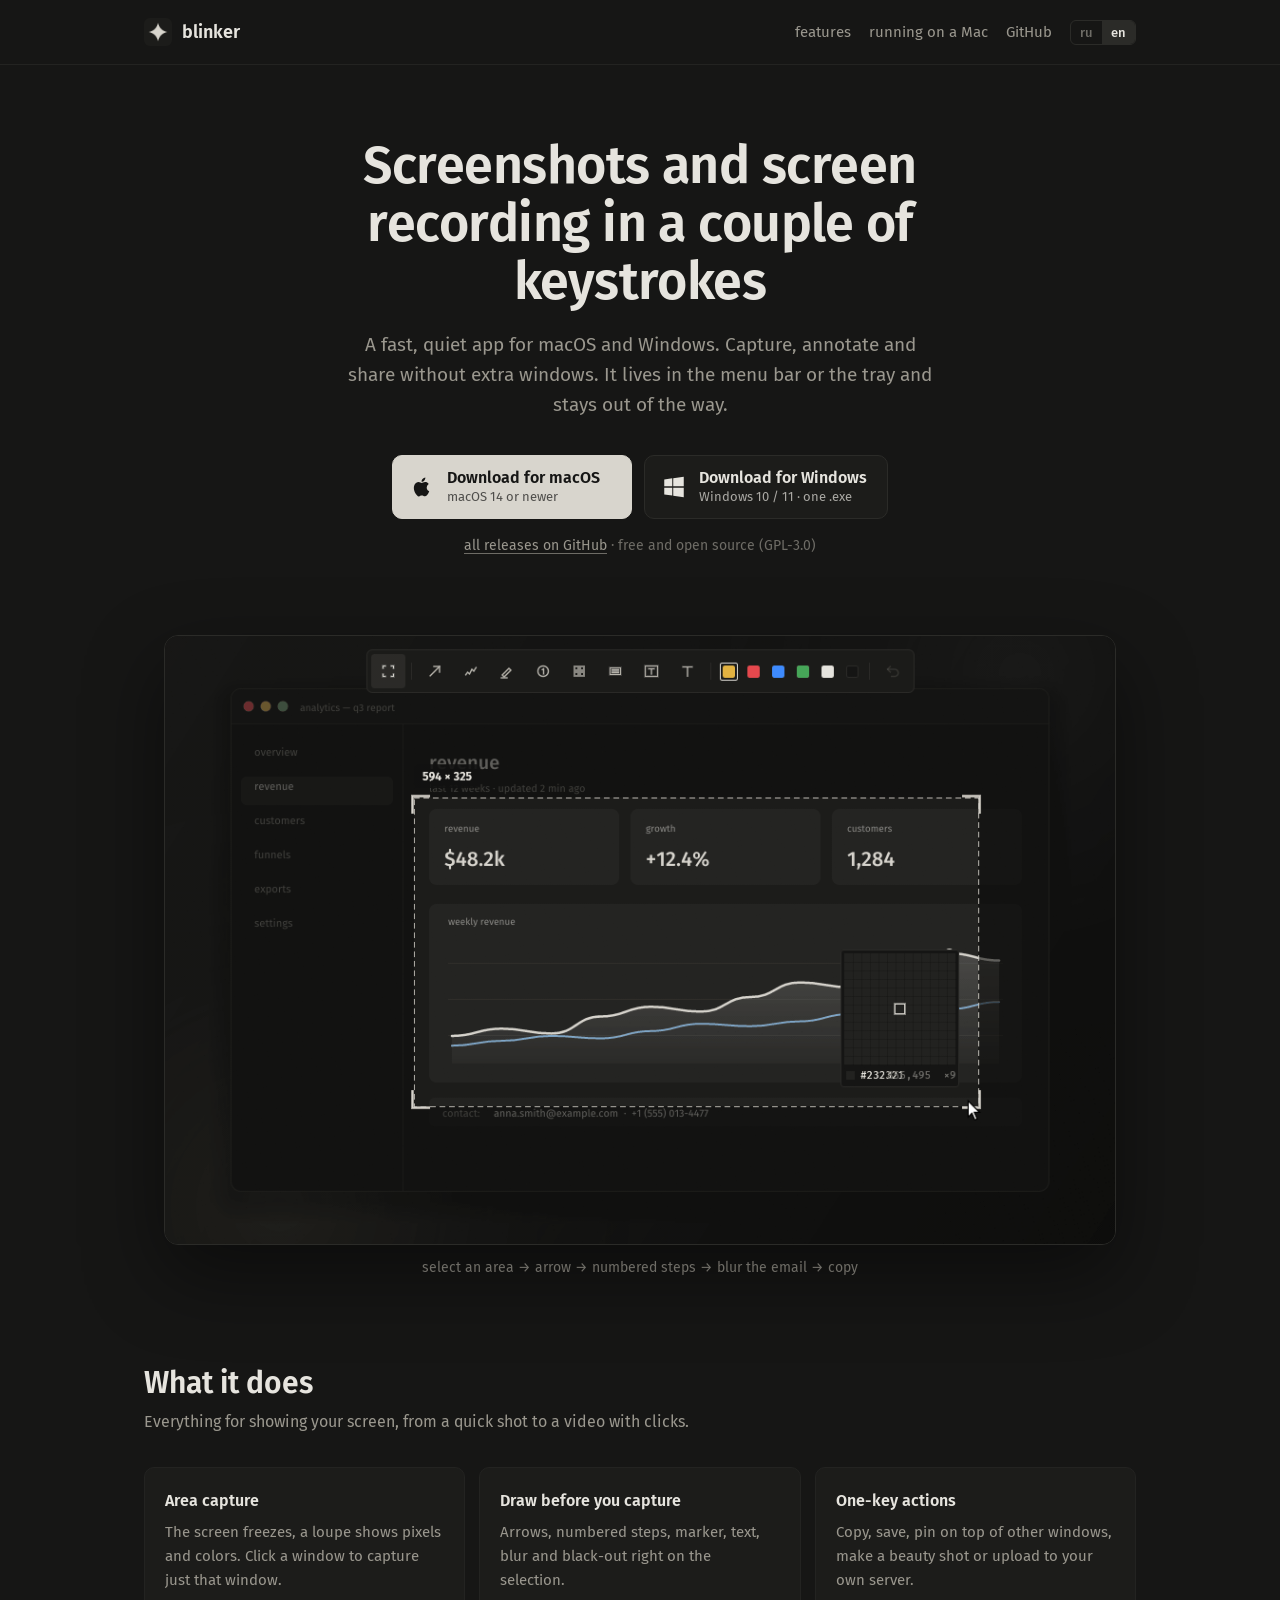
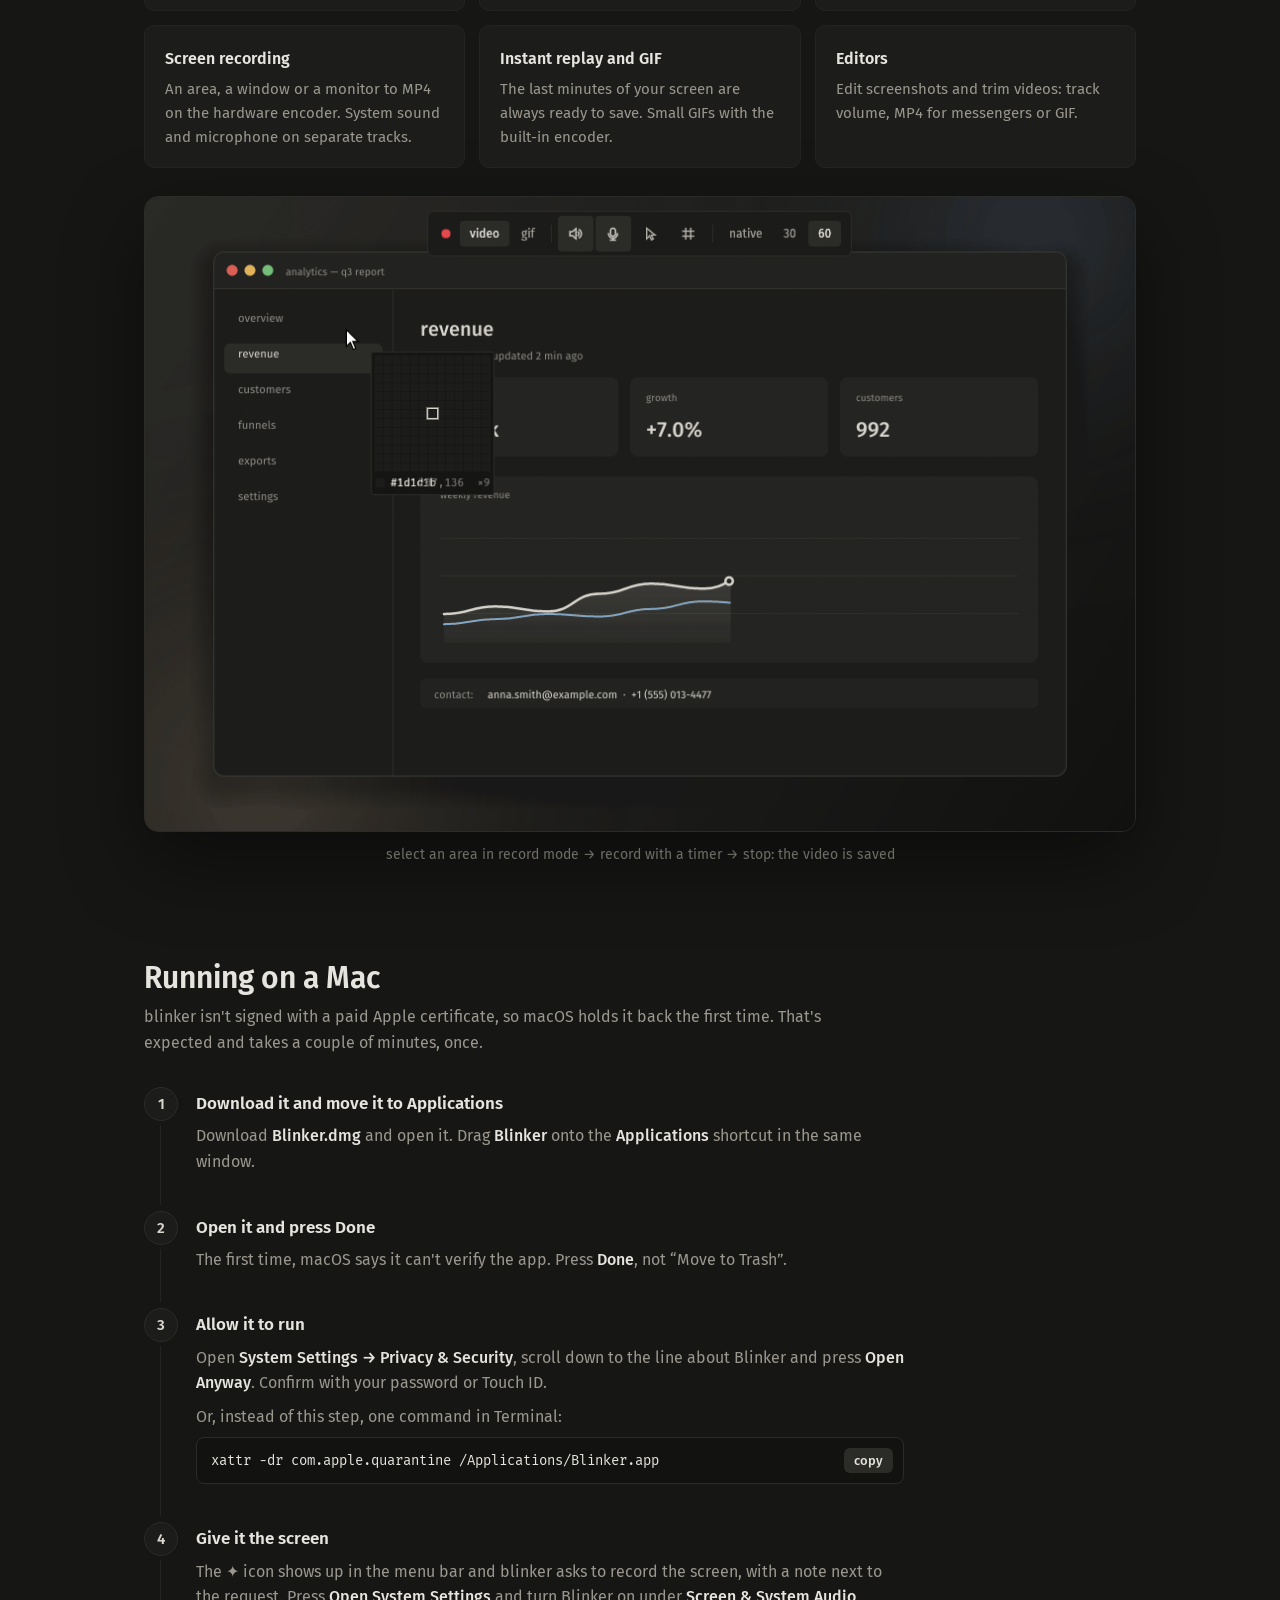
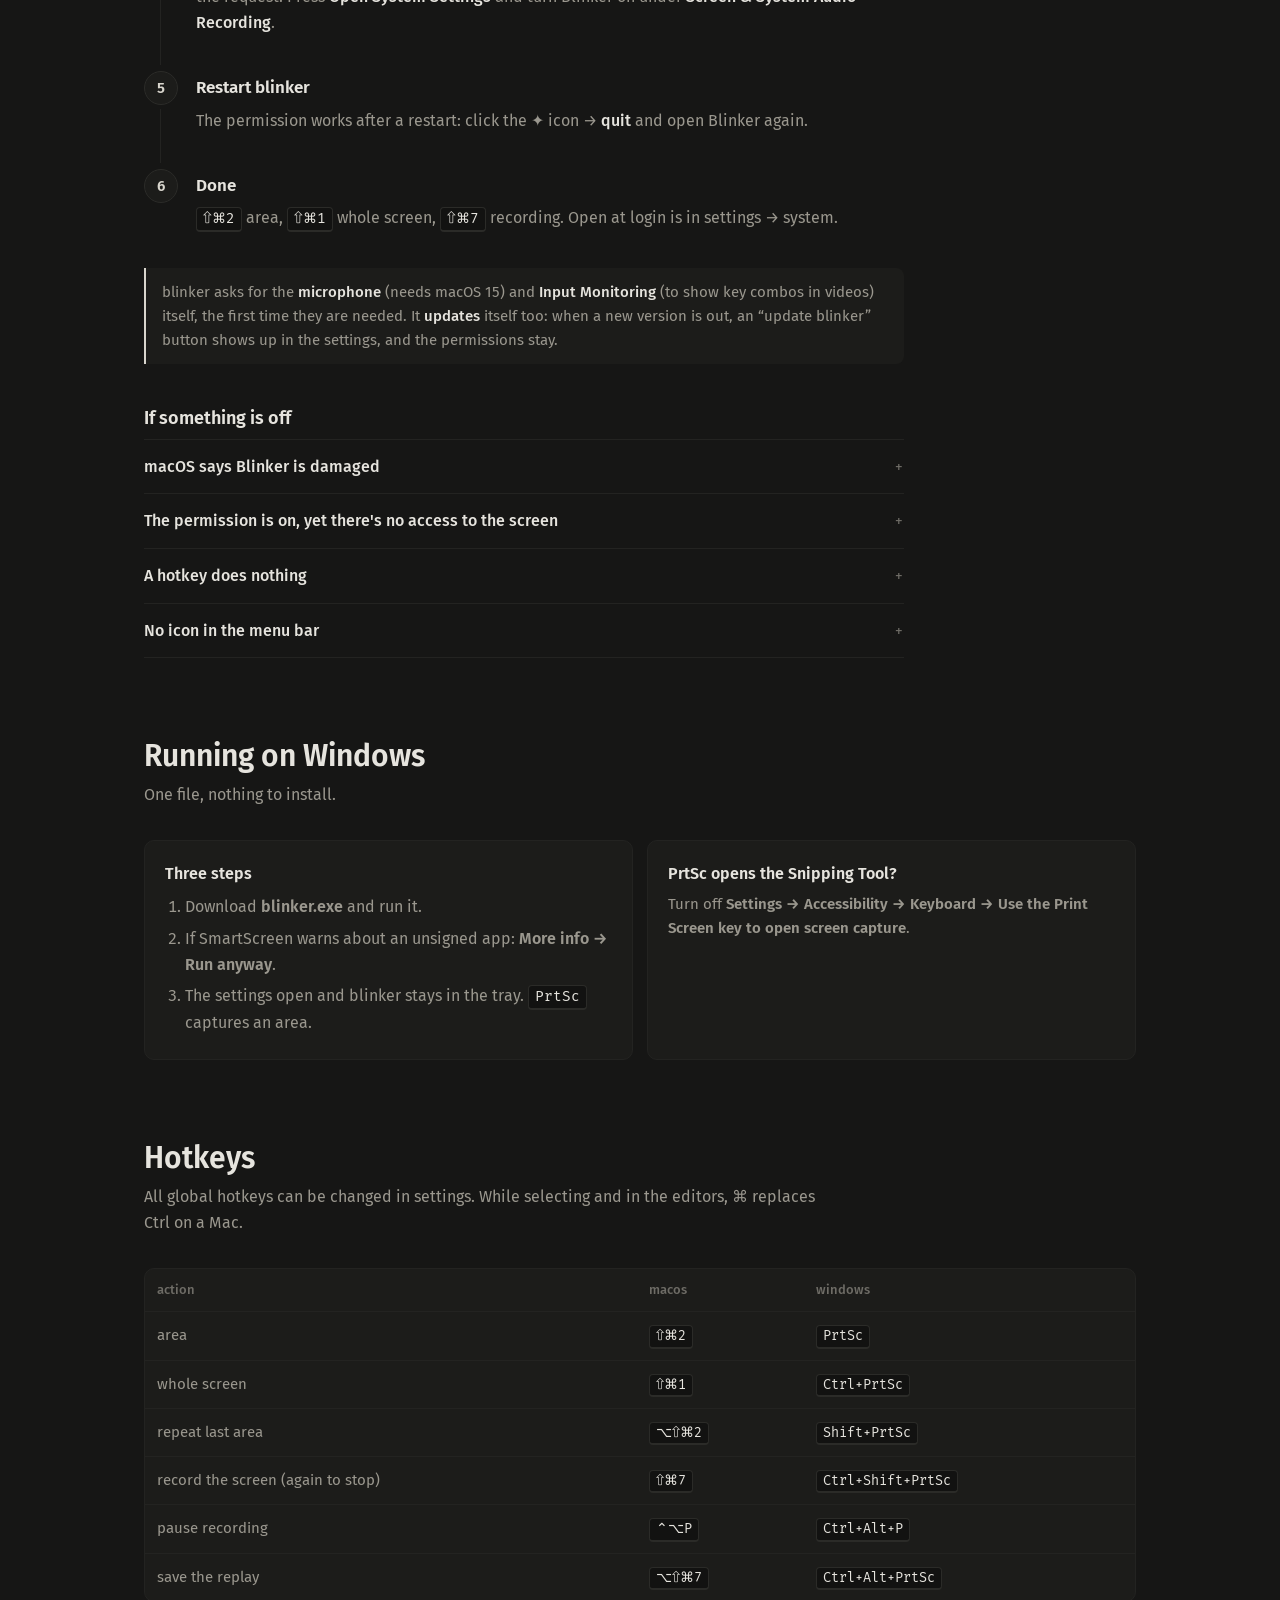
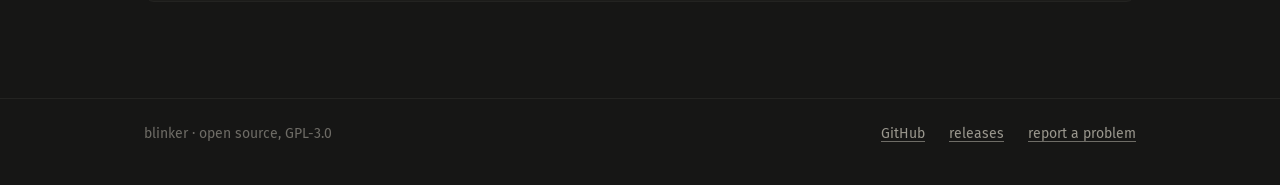
==== site/index.html @ d866f788 "blinker: macOS version, one-click updates, release CI, site - macOS port: ScreenCaptureKit screensho" ====
<!doctype html>
<html lang="ru">
<head>
<meta charset="utf-8">
<meta name="viewport" content="width=device-width, initial-scale=1">
<title>blinker — скриншоты и запись экрана</title>
<meta name="description" content="Быстрая и тихая программа для скриншотов и записи экрана для macOS и Windows. Снять, разметить и отправить за пару нажатий.">
<meta property="og:title" content="blinker">
<meta property="og:description" content="Скриншоты и запись экрана для macOS и Windows: снять, разметить и отправить за пару нажатий.">
<meta property="og:image" content="https://blinker.cool/assets/logo.png">
<meta property="og:url" content="https://blinker.cool/">
<meta name="theme-color" content="#161615">
<meta name="color-scheme" content="dark">
<link rel="icon" type="image/png" href="assets/logo.png">
<style>
@font-face { font-family: "Fira Sans"; font-weight: 400; font-display: swap; src: url("assets/fonts/FiraSans-Regular.ttf") format("truetype"); }
@font-face { font-family: "Fira Sans"; font-weight: 500; font-display: swap; src: url("assets/fonts/FiraSans-Medium.ttf") format("truetype"); }
@font-face { font-family: "Fira Sans"; font-weight: 600; font-display: swap; src: url("assets/fonts/FiraSans-SemiBold.ttf") format("truetype"); }
@font-face { font-family: "Fira Mono"; font-weight: 400; font-display: swap; src: url("assets/fonts/FiraMono-Regular.ttf") format("truetype"); }

:root {
  --bg: #161615;
  --panel: #1c1c1a;
  --canvas: #121211;
  --line: #2b2b28;
  --line-soft: #232321;
  --text: #e6e4de;
  --dim: #9a978e;
  --faint: #6e6c66;
  --accent: #d8d5cd;
  --accent-hi: #e9e6df;
  --on-accent: #161615;
  --radius: 10px;
}
* { box-sizing: border-box; }
html { scroll-behavior: smooth; }
body {
  margin: 0;
  background: var(--bg);
  color: var(--text);
  font: 400 16px/1.6 "Fira Sans", -apple-system, "Segoe UI", sans-serif;
  -webkit-font-smoothing: antialiased;
}
a { color: var(--text); text-decoration-color: var(--faint); text-underline-offset: 3px; }
a:hover { text-decoration-color: var(--accent); }
code, kbd, .mono { font-family: "Fira Mono", ui-monospace, Menlo, monospace; font-size: .9em; }
kbd {
  display: inline-block; padding: 0 6px; border: 1px solid var(--line); border-bottom-width: 2px;
  border-radius: 4px; background: var(--canvas); color: var(--text); line-height: 1.5; white-space: nowrap;
}
.wrap { max-width: 1040px; margin: 0 auto; padding: 0 24px; }
@media (max-width: 600px) {
  .wrap { padding: 0 16px; }
  .step { padding-left: 44px; }
  .hero { padding-top: 48px; }
  .hero p.lead { font-size: 17px; }
  .dl { width: 100%; }
}

/* header */
header { border-bottom: 1px solid var(--line-soft); }
header .wrap { display: flex; align-items: center; gap: 20px; height: 64px; }
.brand { display: flex; align-items: center; gap: 10px; font-weight: 600; font-size: 18px; text-decoration: none; }
.brand img { width: 28px; height: 28px; border-radius: 6px; }
nav { margin-left: auto; display: flex; align-items: center; gap: 18px; font-size: 15px; }
nav a { color: var(--dim); text-decoration: none; }
nav a:hover { color: var(--text); }
.lang { display: flex; border: 1px solid var(--line); border-radius: 6px; overflow: hidden; }
.lang button {
  background: none; border: 0; color: var(--faint); font: 500 13px "Fira Sans", sans-serif;
  padding: 4px 9px; cursor: pointer;
}
.lang button[aria-pressed="true"] { background: var(--line); color: var(--text); }
@media (max-width: 600px) { nav .hide-sm { display: none; } }

/* hero */
.hero { padding: 72px 0 40px; text-align: center; }
.hero h1 { font-weight: 600; font-size: clamp(32px, 5.4vw, 52px); line-height: 1.12; letter-spacing: -0.01em; margin: 0 auto 18px; max-width: 760px; }
.hero p.lead { color: var(--dim); font-size: 19px; margin: 0 auto 34px; max-width: 600px; }
.downloads { display: flex; justify-content: center; gap: 12px; flex-wrap: wrap; }
.dl {
  display: flex; align-items: center; gap: 12px; min-width: 240px; padding: 12px 20px 12px 16px;
  border-radius: var(--radius); border: 1px solid var(--line); background: var(--panel);
  text-decoration: none; text-align: left; transition: background .15s, border-color .15s, transform .15s;
}
.dl:hover { border-color: var(--faint); transform: translateY(-1px); }
.dl.primary { background: var(--accent); border-color: var(--accent); color: var(--on-accent); }
.dl.primary:hover { background: var(--accent-hi); }
.dl svg { width: 26px; height: 26px; flex: none; }
.dl b { display: block; font-weight: 600; font-size: 16px; line-height: 1.3; }
.dl small { display: block; font-size: 13px; opacity: .7; line-height: 1.3; }
.dl.off { opacity: .7; }
.hero .meta { margin-top: 16px; color: var(--faint); font-size: 14px; }
.hero .meta a { color: var(--dim); }

/* demo */
.demo { margin: 24px auto 0; max-width: 1000px; }
.shot {
  border: 1px solid var(--line); border-radius: 14px; overflow: hidden; background: var(--canvas);
  box-shadow: 0 30px 80px rgba(0,0,0,.45);
}
.shot img { display: block; width: 100%; height: auto; aspect-ratio: 1000 / 640; }
.caption { text-align: center; color: var(--faint); font-size: 14px; margin-top: 12px; }

/* sections */
section { padding: 72px 0 8px; }
h2 { font-weight: 600; font-size: 30px; line-height: 1.2; margin: 0 0 8px; }
.sub { color: var(--dim); margin: 0 0 32px; max-width: 680px; }
.grid { display: grid; grid-template-columns: repeat(3, 1fr); gap: 14px; }
@media (max-width: 880px) { .grid { grid-template-columns: repeat(2, 1fr); } }
@media (max-width: 560px) { .grid { grid-template-columns: 1fr; } }
.card { background: var(--panel); border: 1px solid var(--line-soft); border-radius: var(--radius); padding: 20px 20px 18px; }
.card h3 { margin: 0 0 6px; font-weight: 600; font-size: 16px; }
.card p { margin: 0; color: var(--dim); font-size: 15px; }

/* guide */
.guide { display: grid; grid-template-columns: minmax(0, 1fr); gap: 0; counter-reset: step; max-width: 760px; }
.step { position: relative; padding: 0 0 28px 52px; min-width: 0; }
.step::before {
  counter-increment: step; content: counter(step);
  position: absolute; left: 0; top: 0; width: 32px; height: 32px; border-radius: 50%;
  display: grid; place-items: center; font-weight: 600; font-size: 15px;
  background: var(--panel); border: 1px solid var(--line); color: var(--accent);
}
.step::after { content: ""; position: absolute; left: 16px; top: 38px; bottom: 6px; width: 1px; background: var(--line-soft); }
.step:last-child::after { display: none; }
.step h3 { margin: 3px 0 6px; font-weight: 600; font-size: 17px; }
.step p { margin: 0 0 8px; color: var(--dim); }
.step p b { color: var(--text); font-weight: 500; }
.note {
  border-left: 2px solid var(--accent); background: var(--panel); border-radius: 0 8px 8px 0;
  padding: 12px 16px; color: var(--dim); font-size: 15px; margin: 0 0 28px; max-width: 760px;
}
.note b { color: var(--text); font-weight: 500; }
.cmd {
  display: flex; align-items: center; gap: 10px; background: var(--canvas); border: 1px solid var(--line);
  border-radius: 8px; padding: 10px 10px 10px 14px; margin: 6px 0 10px; max-width: 100%;
}
.cmd code { flex: 1; min-width: 0; overflow-x: auto; white-space: nowrap; color: var(--text); font-size: 14px; }
.cmd button {
  flex: none; background: var(--line); color: var(--text); border: 0; border-radius: 6px;
  font: 500 13px "Fira Sans", sans-serif; padding: 5px 10px; cursor: pointer;
}
.cmd button:hover { background: var(--faint); }
details { border-top: 1px solid var(--line-soft); max-width: 760px; }
details:last-of-type { border-bottom: 1px solid var(--line-soft); }
summary { cursor: pointer; padding: 14px 0; font-weight: 500; list-style: none; display: flex; justify-content: space-between; gap: 12px; }
summary::-webkit-details-marker { display: none; }
summary::after { content: "+"; color: var(--faint); font-family: "Fira Mono", monospace; }
details[open] summary::after { content: "–"; }
details > div { padding: 0 0 16px; color: var(--dim); }
details > div p { margin: 0 0 8px; }
.trouble h3 { font-size: 18px; font-weight: 600; margin: 40px 0 6px; }

/* platforms side by side */
.two { display: grid; grid-template-columns: minmax(0, 1fr) minmax(0, 1fr); gap: 14px; }
@media (max-width: 760px) { .two { grid-template-columns: minmax(0, 1fr); } }
.two .card ol { margin: 8px 0 0; padding-left: 20px; color: var(--dim); }
.two .card li { margin: 0 0 6px; }

/* hotkeys */
table { width: 100%; border-collapse: collapse; font-size: 15px; }
th, td { text-align: left; padding: 11px 12px; border-bottom: 1px solid var(--line-soft); vertical-align: top; }
th { color: var(--faint); font-weight: 500; font-size: 13px; text-transform: lowercase; }
td:first-child { color: var(--dim); }
.table { overflow-x: auto; background: var(--panel); border: 1px solid var(--line-soft); border-radius: var(--radius); }
.table tr:last-child td { border-bottom: 0; }

footer { margin-top: 88px; border-top: 1px solid var(--line-soft); color: var(--faint); font-size: 14px; }
footer .wrap { display: flex; flex-wrap: wrap; gap: 8px 24px; padding-top: 24px; padding-bottom: 40px; align-items: center; }
footer a { color: var(--dim); }
footer .grow { flex: 1; }
</style>
</head>
<body>
<header>
  <div class="wrap">
    <a class="brand" href="#top"><img src="assets/logo.png" alt="">blinker</a>
    <nav>
      <a class="hide-sm" href="#features" data-t="nav_features">возможности</a>
      <a class="hide-sm" href="#mac" data-t="nav_mac">запуск на маке</a>
      <a href="https://github.com/justkiddingxd/blinker">GitHub</a>
      <div class="lang" role="group" aria-label="language">
        <button type="button" data-lang="ru" aria-pressed="true">ru</button>
        <button type="button" data-lang="en" aria-pressed="false">en</button>
      </div>
    </nav>
  </div>
</header>

<main id="top">
  <div class="wrap hero">
    <h1 data-t="h1">Скриншоты и запись экрана за пару нажатий</h1>
    <p class="lead" data-t="lead">Быстрая и тихая программа для macOS и Windows. Снимай, размечай и отправляй, не открывая лишних окон. Живёт в строке меню или трее и не мешает.</p>
    <div class="downloads" id="downloads">
      <a class="dl" id="dl-mac" href="https://github.com/justkiddingxd/blinker/releases/latest/download/Blinker.dmg">
        <svg viewBox="0 0 24 24" fill="currentColor" aria-hidden="true"><path d="M16.37 12.46c-.02-2.2 1.8-3.26 1.88-3.31-1.02-1.5-2.62-1.7-3.19-1.72-1.36-.14-2.65.8-3.34.8-.69 0-1.75-.78-2.88-.76-1.48.02-2.85.86-3.61 2.19-1.54 2.67-.39 6.62 1.11 8.79.73 1.06 1.6 2.25 2.75 2.21 1.1-.04 1.52-.71 2.85-.71 1.33 0 1.71.71 2.87.69 1.19-.02 1.94-1.08 2.66-2.15.84-1.23 1.19-2.42 1.21-2.48-.03-.01-2.32-.89-2.34-3.53zM14.18 6c.61-.74 1.02-1.76.91-2.78-.88.04-1.94.59-2.57 1.32-.56.65-1.06 1.69-.92 2.69.98.08 1.98-.5 2.58-1.23z"/></svg>
        <span><b data-t="dl_mac">Скачать для macOS</b><small id="mac-meta" data-t="dl_mac_meta">macOS 14 и новее</small></span>
      </a>
      <a class="dl" id="dl-win" href="https://github.com/justkiddingxd/blinker/releases/latest/download/blinker.exe">
        <svg viewBox="0 0 24 24" fill="currentColor" aria-hidden="true"><path d="M3 5.1 10.4 4v7.2H3V5.1zm8.3-1.2L21 2.5v8.7h-9.7V3.9zM3 12.6h7.4v7.3L3 18.9v-6.3zm8.3 0H21v8.9l-9.7-1.4v-7.5z"/></svg>
        <span><b data-t="dl_win">Скачать для Windows</b><small id="win-meta" data-t="dl_win_meta">Windows 10 / 11 · один .exe</small></span>
      </a>
    </div>
    <p class="meta"><span id="version"></span><a href="https://github.com/justkiddingxd/blinker/releases" data-t="all_releases">все версии на GitHub</a> · <span data-t="free">бесплатно, открытый код (GPL-3.0)</span></p>
  </div>

  <div class="wrap demo">
    <div class="shot"><img id="demo-gif" src="assets/demo-ru.gif" alt="" width="1000" height="640"></div>
    <p class="caption" data-t="demo_caption">выделил область → стрелка → номера шагов → размыл почту → скопировал</p>
  </div>

  <section id="features">
    <div class="wrap">
      <h2 data-t="feat_h">Что умеет</h2>
      <p class="sub" data-t="feat_sub">Всё, что нужно, чтобы показать экран: от быстрого снимка до видео с кликами.</p>
      <div class="grid">
        <div class="card"><h3 data-t="f1_h">Снимок области</h3><p data-t="f1">Экран замирает, лупа показывает пиксели и цвет. Клик по окну снимает только его.</p></div>
        <div class="card"><h3 data-t="f2_h">Разметка до снимка</h3><p data-t="f2">Стрелки, номера шагов, маркер, текст, размытие и заливка прямо на выделении.</p></div>
        <div class="card"><h3 data-t="f3_h">Действие одной клавишей</h3><p data-t="f3">Скопировать, сохранить, закрепить поверх окон, «красивый снимок» или ссылка на свой сервер.</p></div>
        <div class="card"><h3 data-t="f4_h">Запись экрана</h3><p data-t="f4">Область, окно или монитор в MP4 на аппаратном кодировщике. Звук системы и микрофон на отдельных дорожках.</p></div>
        <div class="card"><h3 data-t="f5_h">Повтор и GIF</h3><p data-t="f5">Последние минуты экрана всегда готовы к сохранению. Лёгкие GIF встроенным кодировщиком.</p></div>
        <div class="card"><h3 data-t="f6_h">Редакторы</h3><p data-t="f6">Правка снимков и обрезка видео: громкость дорожек, MP4 для мессенджеров или GIF.</p></div>
      </div>
      <div class="demo" style="margin-top:28px">
        <div class="shot"><img id="record-gif" src="assets/record-ru.gif" alt="" width="1000" height="640" loading="lazy"></div>
        <p class="caption" data-t="record_caption">выделил область в режиме записи → запись с таймером → стоп: видео сохранено</p>
      </div>
    </div>
  </section>

  <section id="mac">
    <div class="wrap">
      <h2 data-t="mac_h">Запуск на маке</h2>
      <p class="sub" data-t="mac_sub">blinker не подписан платным сертификатом Apple, поэтому при первом запуске macOS его придержит. Это нормально и занимает пару минут, один раз.</p>
      <div class="guide">
        <div class="step">
          <h3 data-t="m1_h">Скачай и перенеси в «Программы»</h3>
          <p data-t="m1">Скачай <b>Blinker.dmg</b> и открой его. Перетащи <b>Blinker</b> на ярлык <b>Программы</b> в том же окне.</p>
        </div>
        <div class="step">
          <h3 data-t="m2_h">Открой и нажми «Готово»</h3>
          <p data-t="m2">При первом запуске macOS скажет, что не может проверить программу. Нажми <b>Готово</b>, не «Переместить в корзину».</p>
        </div>
        <div class="step">
          <h3 data-t="m3_h">Разреши запуск</h3>
          <p data-t="m3">Открой <b>Системные настройки → Конфиденциальность и безопасность</b>, пролистай вниз до строки про Blinker и нажми <b>Всё равно открыть</b>. Подтверди паролем или Touch ID.</p>
          <p data-t="m3_cmd">Или одной командой в Терминале, вместо этого шага:</p>
          <div class="cmd"><code>xattr -dr com.apple.quarantine /Applications/Blinker.app</code><button type="button" data-copy data-t="copy">скопировать</button></div>
        </div>
        <div class="step">
          <h3 data-t="m4_h">Дай доступ к экрану</h3>
          <p data-t="m4">В строке меню появится значок ✦, а blinker попросит доступ к записи экрана: рядом с запросом будет подсказка. Нажми <b>Открыть Системные настройки</b> и включи Blinker в списке <b>Запись экрана и системного звука</b>.</p>
        </div>
        <div class="step">
          <h3 data-t="m5_h">Перезапусти blinker</h3>
          <p data-t="m5">Разрешение начинает действовать после перезапуска: нажми на значок ✦ → <b>выход</b> и открой Blinker снова.</p>
        </div>
        <div class="step">
          <h3 data-t="m6_h">Готово</h3>
          <p data-t="m6"><kbd>⇧⌘2</kbd> — область, <kbd>⇧⌘1</kbd> — весь экран, <kbd>⇧⌘7</kbd> — запись. Автозапуск включается в настройках, раздел «система».</p>
        </div>
      </div>
      <p class="note" data-t="mac_note"><b>Микрофон</b> (нужна macOS 15) и <b>мониторинг ввода</b> (чтобы показывать сочетания клавиш в видео) blinker попросит сам, когда они впервые понадобятся. <b>Обновляется</b> он тоже сам: когда выходит новая версия, в настройках появляется кнопка «обновить blinker», и разрешения сохраняются.</p>

      <div class="trouble">
        <h3 data-t="t_h">Если что-то не так</h3>
        <details>
          <summary data-t="t1_h">macOS пишет, что Blinker повреждён</summary>
          <div><p data-t="t1">Так macOS называет скачанные программы без подписи Apple. Выполни в Терминале команду и открой Blinker снова:</p>
          <div class="cmd"><code>xattr -dr com.apple.quarantine /Applications/Blinker.app</code><button type="button" data-copy data-t="copy">скопировать</button></div></div>
        </details>
        <details>
          <summary data-t="t2_h">Разрешение включено, а доступа к экрану нет</summary>
          <div><p data-t="t2">Значит, macOS запомнила разрешение для другой сборки Blinker. Выйди из blinker, сбрось разрешение командой ниже, открой Blinker и включи доступ ещё раз:</p>
          <div class="cmd"><code>tccutil reset ScreenCapture app.blinker</code><button type="button" data-copy data-t="copy">скопировать</button></div></div>
        </details>
        <details>
          <summary data-t="t3_h">Сочетание клавиш не срабатывает</summary>
          <div><p data-t="t3">Его заняла другая программа. Открой настройки blinker → горячие клавиши: занятые сочетания подсвечены красным, задай другое.</p></div>
        </details>
        <details>
          <summary data-t="t4_h">Нет значка в строке меню</summary>
          <div><p data-t="t4">На маке с чёлкой значки могут прятаться за ней, если их много. Освободи место или включи Blinker в <b>Системные настройки → Строка меню</b>.</p></div>
        </details>
      </div>
    </div>
  </section>

  <section id="windows">
    <div class="wrap">
      <h2 data-t="win_h">Запуск на Windows</h2>
      <p class="sub" data-t="win_sub">Один файл, ставить ничего не нужно.</p>
      <div class="two">
        <div class="card">
          <h3 data-t="w_card_h">Три шага</h3>
          <ol>
            <li data-t="w1">Скачай <b>blinker.exe</b> и запусти.</li>
            <li data-t="w2">Если SmartScreen предупредит о неподписанной программе: <b>Подробнее → Выполнить в любом случае</b>.</li>
            <li data-t="w3">Откроются настройки, а blinker останется в трее. <kbd>PrtSc</kbd> — снимок области.</li>
          </ol>
        </div>
        <div class="card">
          <h3 data-t="w_prt_h">PrtSc открывает «Ножницы»?</h3>
          <p data-t="w_prt">Выключи <b>Параметры → Специальные возможности → Клавиатура → Использовать клавишу Print Screen для запуска функции создания фрагмента экрана</b>.</p>
        </div>
      </div>
    </div>
  </section>

  <section id="keys">
    <div class="wrap">
      <h2 data-t="keys_h">Горячие клавиши</h2>
      <p class="sub" data-t="keys_sub">Все глобальные сочетания меняются в настройках. В выделении и редакторах на маке вместо Ctrl работает ⌘.</p>
      <div class="table">
        <table>
          <thead><tr><th data-t="k_action">действие</th><th>macOS</th><th>Windows</th></tr></thead>
          <tbody>
            <tr><td data-t="k1">снимок области</td><td><kbd>⇧⌘2</kbd></td><td><kbd>PrtSc</kbd></td></tr>
            <tr><td data-t="k2">весь экран</td><td><kbd>⇧⌘1</kbd></td><td><kbd>Ctrl+PrtSc</kbd></td></tr>
            <tr><td data-t="k3">повторить область</td><td><kbd>⌥⇧⌘2</kbd></td><td><kbd>Shift+PrtSc</kbd></td></tr>
            <tr><td data-t="k4">запись экрана (ещё раз — стоп)</td><td><kbd>⇧⌘7</kbd></td><td><kbd>Ctrl+Shift+PrtSc</kbd></td></tr>
            <tr><td data-t="k5">пауза записи</td><td><kbd>⌃⌥P</kbd></td><td><kbd>Ctrl+Alt+P</kbd></td></tr>
            <tr><td data-t="k6">сохранить повтор</td><td><kbd>⌥⇧⌘7</kbd></td><td><kbd>Ctrl+Alt+PrtSc</kbd></td></tr>
          </tbody>
        </table>
      </div>
    </div>
  </section>
</main>

<footer>
  <div class="wrap">
    <span class="grow">blinker · <span data-t="license">открытый код, GPL-3.0</span></span>
    <a href="https://github.com/justkiddingxd/blinker">GitHub</a>
    <a href="https://github.com/justkiddingxd/blinker/releases" data-t="releases">релизы</a>
    <a href="https://github.com/justkiddingxd/blinker/issues" data-t="issues">сообщить о проблеме</a>
  </div>
</footer>

<script>
(function () {
  "use strict";
  var REPO = "justkiddingxd/blinker";
  var MAC_ASSET = "Blinker.dmg";
  var WIN_ASSET = "blinker.exe";

  var T = {
    en: {
      nav_features: "features",
      nav_mac: "running on a Mac",
      h1: "Screenshots and screen recording in a couple of keystrokes",
      lead: "A fast, quiet app for macOS and Windows. Capture, annotate and share without extra windows. It lives in the menu bar or the tray and stays out of the way.",
      dl_mac: "Download for macOS",
      dl_mac_meta: "macOS 14 or newer",
      dl_win: "Download for Windows",
      dl_win_meta: "Windows 10 / 11 · one .exe",
      all_releases: "all releases on GitHub",
      free: "free and open source (GPL-3.0)",
      demo_caption: "select an area → arrow → numbered steps → blur the email → copy",
      feat_h: "What it does",
      feat_sub: "Everything for showing your screen, from a quick shot to a video with clicks.",
      f1_h: "Area capture",
      f1: "The screen freezes, a loupe shows pixels and colors. Click a window to capture just that window.",
      f2_h: "Draw before you capture",
      f2: "Arrows, numbered steps, marker, text, blur and black-out right on the selection.",
      f3_h: "One-key actions",
      f3: "Copy, save, pin on top of other windows, make a beauty shot or upload to your own server.",
      f4_h: "Screen recording",
      f4: "An area, a window or a monitor to MP4 on the hardware encoder. System sound and microphone on separate tracks.",
      f5_h: "Instant replay and GIF",
      f5: "The last minutes of your screen are always ready to save. Small GIFs with the built-in encoder.",
      f6_h: "Editors",
      f6: "Edit screenshots and trim videos: track volume, MP4 for messengers or GIF.",
      record_caption: "select an area in record mode → record with a timer → stop: the video is saved",
      mac_h: "Running on a Mac",
      mac_sub: "blinker isn't signed with a paid Apple certificate, so macOS holds it back the first time. That's expected and takes a couple of minutes, once.",
      m1_h: "Download it and move it to Applications",
      m1: "Download <b>Blinker.dmg</b> and open it. Drag <b>Blinker</b> onto the <b>Applications</b> shortcut in the same window.",
      m2_h: "Open it and press Done",
      m2: "The first time, macOS says it can't verify the app. Press <b>Done</b>, not “Move to Trash”.",
      m3_h: "Allow it to run",
      m3: "Open <b>System Settings → Privacy &amp; Security</b>, scroll down to the line about Blinker and press <b>Open Anyway</b>. Confirm with your password or Touch ID.",
      m3_cmd: "Or, instead of this step, one command in Terminal:",
      m4_h: "Give it the screen",
      m4: "The ✦ icon shows up in the menu bar and blinker asks to record the screen, with a note next to the request. Press <b>Open System Settings</b> and turn Blinker on under <b>Screen &amp; System Audio Recording</b>.",
      m5_h: "Restart blinker",
      m5: "The permission works after a restart: click the ✦ icon → <b>quit</b> and open Blinker again.",
      m6_h: "Done",
      m6: "<kbd>⇧⌘2</kbd> area, <kbd>⇧⌘1</kbd> whole screen, <kbd>⇧⌘7</kbd> recording. Open at login is in settings → system.",
      mac_note: "blinker asks for the <b>microphone</b> (needs macOS 15) and <b>Input Monitoring</b> (to show key combos in videos) itself, the first time they are needed. It <b>updates</b> itself too: when a new version is out, an “update blinker” button shows up in the settings, and the permissions stay.",
      copy: "copy",
      copied: "copied",
      t_h: "If something is off",
      t1_h: "macOS says Blinker is damaged",
      t1: "That's what macOS calls downloaded apps without an Apple signature. Run this in Terminal and open Blinker again:",
      t2_h: "The permission is on, yet there's no access to the screen",
      t2: "macOS remembers the permission for another build of Blinker. Quit blinker, reset the permission with the command below, open Blinker and allow it again:",
      t3_h: "A hotkey does nothing",
      t3: "Another app has it. Open blinker settings → hotkeys: taken combos are outlined in red, pick another one.",
      t4_h: "No icon in the menu bar",
      t4: "On a Mac with a notch, icons can hide behind it when there are many. Make room or allow Blinker in <b>System Settings → Menu Bar</b>.",
      win_h: "Running on Windows",
      win_sub: "One file, nothing to install.",
      w_card_h: "Three steps",
      w1: "Download <b>blinker.exe</b> and run it.",
      w2: "If SmartScreen warns about an unsigned app: <b>More info → Run anyway</b>.",
      w3: "The settings open and blinker stays in the tray. <kbd>PrtSc</kbd> captures an area.",
      w_prt_h: "PrtSc opens the Snipping Tool?",
      w_prt: "Turn off <b>Settings → Accessibility → Keyboard → Use the Print Screen key to open screen capture</b>.",
      keys_h: "Hotkeys",
      keys_sub: "All global hotkeys can be changed in settings. While selecting and in the editors, ⌘ replaces Ctrl on a Mac.",
      k_action: "action",
      k1: "area",
      k2: "whole screen",
      k3: "repeat last area",
      k4: "record the screen (again to stop)",
      k5: "pause recording",
      k6: "save the replay",
      license: "open source, GPL-3.0",
      releases: "releases",
      issues: "report a problem",
      version: "version {v} · ",
      mac_soon: "coming soon · build it from source",
      size: "{s} MB"
    }
  };

  // the Russian text is the page itself
  var RU = {};
  document.querySelectorAll("[data-t]").forEach(function (el) {
    var k = el.getAttribute("data-t");
    if (!(k in RU)) RU[k] = el.innerHTML;
  });
  RU.copied = "скопировано";
  RU.version = "версия {v} · ";
  RU.mac_soon = "скоро · можно собрать из исходников";
  RU.size = "{s} МБ";
  T.ru = RU;

  var lang;
  function pickLang() {
    try {
      var saved = localStorage.getItem("blinker-lang");
      if (saved === "ru" || saved === "en") return saved;
    } catch (e) {}
    var langs = navigator.languages || [navigator.language || "en"];
    for (var i = 0; i < langs.length; i++) {
      if (/^(ru|uk|be|kk)\b/i.test(langs[i])) return "ru";
    }
    return "en";
  }
  function t(k) {
    return (T[lang] && T[lang][k]) || RU[k] || "";
  }

  var release = null;
  function applyLang(l) {
    lang = l;
    document.documentElement.lang = l;
    document.querySelectorAll("[data-t]").forEach(function (el) {
      var k = el.getAttribute("data-t");
      if (k in T[l]) el.innerHTML = T[l][k];
    });
    document.querySelectorAll(".lang button").forEach(function (b) {
      b.setAttribute("aria-pressed", String(b.getAttribute("data-lang") === l));
    });
    document.getElementById("demo-gif").src = "assets/demo-" + l + ".gif";
    document.getElementById("record-gif").src = "assets/record-" + l + ".gif";
    document.title = l === "ru" ? "blinker — скриншоты и запись экрана" : "blinker — screenshots and screen recording";
    showRelease();
  }

  document.querySelectorAll(".lang button").forEach(function (b) {
    b.addEventListener("click", function () {
      var l = b.getAttribute("data-lang");
      try { localStorage.setItem("blinker-lang", l); } catch (e) {}
      applyLang(l);
    });
  });

  // copy buttons next to Terminal commands
  document.addEventListener("click", function (e) {
    var btn = e.target.closest("[data-copy]");
    if (!btn) return;
    var code = btn.parentNode.querySelector("code").textContent;
    var done = function () {
      btn.textContent = t("copied");
      setTimeout(function () { btn.textContent = t("copy"); }, 1600);
    };
    if (navigator.clipboard && navigator.clipboard.writeText) {
      navigator.clipboard.writeText(code).then(done, function () {});
    }
  });

  // the visitor's system goes first
  var ua = navigator.userAgent || "";
  var isMac = /Mac/.test(navigator.platform || "") || /Mac OS X/.test(ua);
  var isWin = /Win/.test(navigator.platform || "") || /Windows/.test(ua);
  var mac = document.getElementById("dl-mac");
  var win = document.getElementById("dl-win");
  var box = document.getElementById("downloads");
  if (isWin) {
    win.classList.add("primary");
    box.insertBefore(win, mac);
  } else {
    mac.classList.add("primary");
  }

  function mb(bytes) {
    return t("size").replace("{s}", (bytes / 1048576).toFixed(1).replace(/\.0$/, ""));
  }
  function showRelease() {
    if (!release) return;
    document.getElementById("version").textContent = t("version").replace("{v}", release.tag_name.replace(/^v/, ""));
    var assets = release.assets || [];
    var find = function (name) {
      for (var i = 0; i < assets.length; i++) if (assets[i].name === name) return assets[i];
      return null;
    };
    var m = find(MAC_ASSET), w = find(WIN_ASSET);
    if (w) document.getElementById("win-meta").textContent = t("dl_win_meta") + " · " + mb(w.size);
    if (m) {
      mac.classList.remove("off");
      mac.href = "https://github.com/" + REPO + "/releases/latest/download/" + MAC_ASSET;
      document.getElementById("mac-meta").textContent = t("dl_mac_meta") + " · " + mb(m.size);
    } else {
      // no Mac build in this release yet: point to building it
      mac.classList.add("off");
      mac.href = "https://github.com/" + REPO + "#build";
      document.getElementById("mac-meta").textContent = t("mac_soon");
    }
  }

  applyLang(pickLang());
  fetch("https://api.github.com/repos/" + REPO + "/releases/latest", { headers: { Accept: "application/vnd.github+json" } })
    .then(function (r) { return r.ok ? r.json() : null; })
    .then(function (data) {
      if (data && data.tag_name) {
        release = data;
        showRelease();
      }
    })
    .catch(function () {});
})();
</script>
</body>
</html>
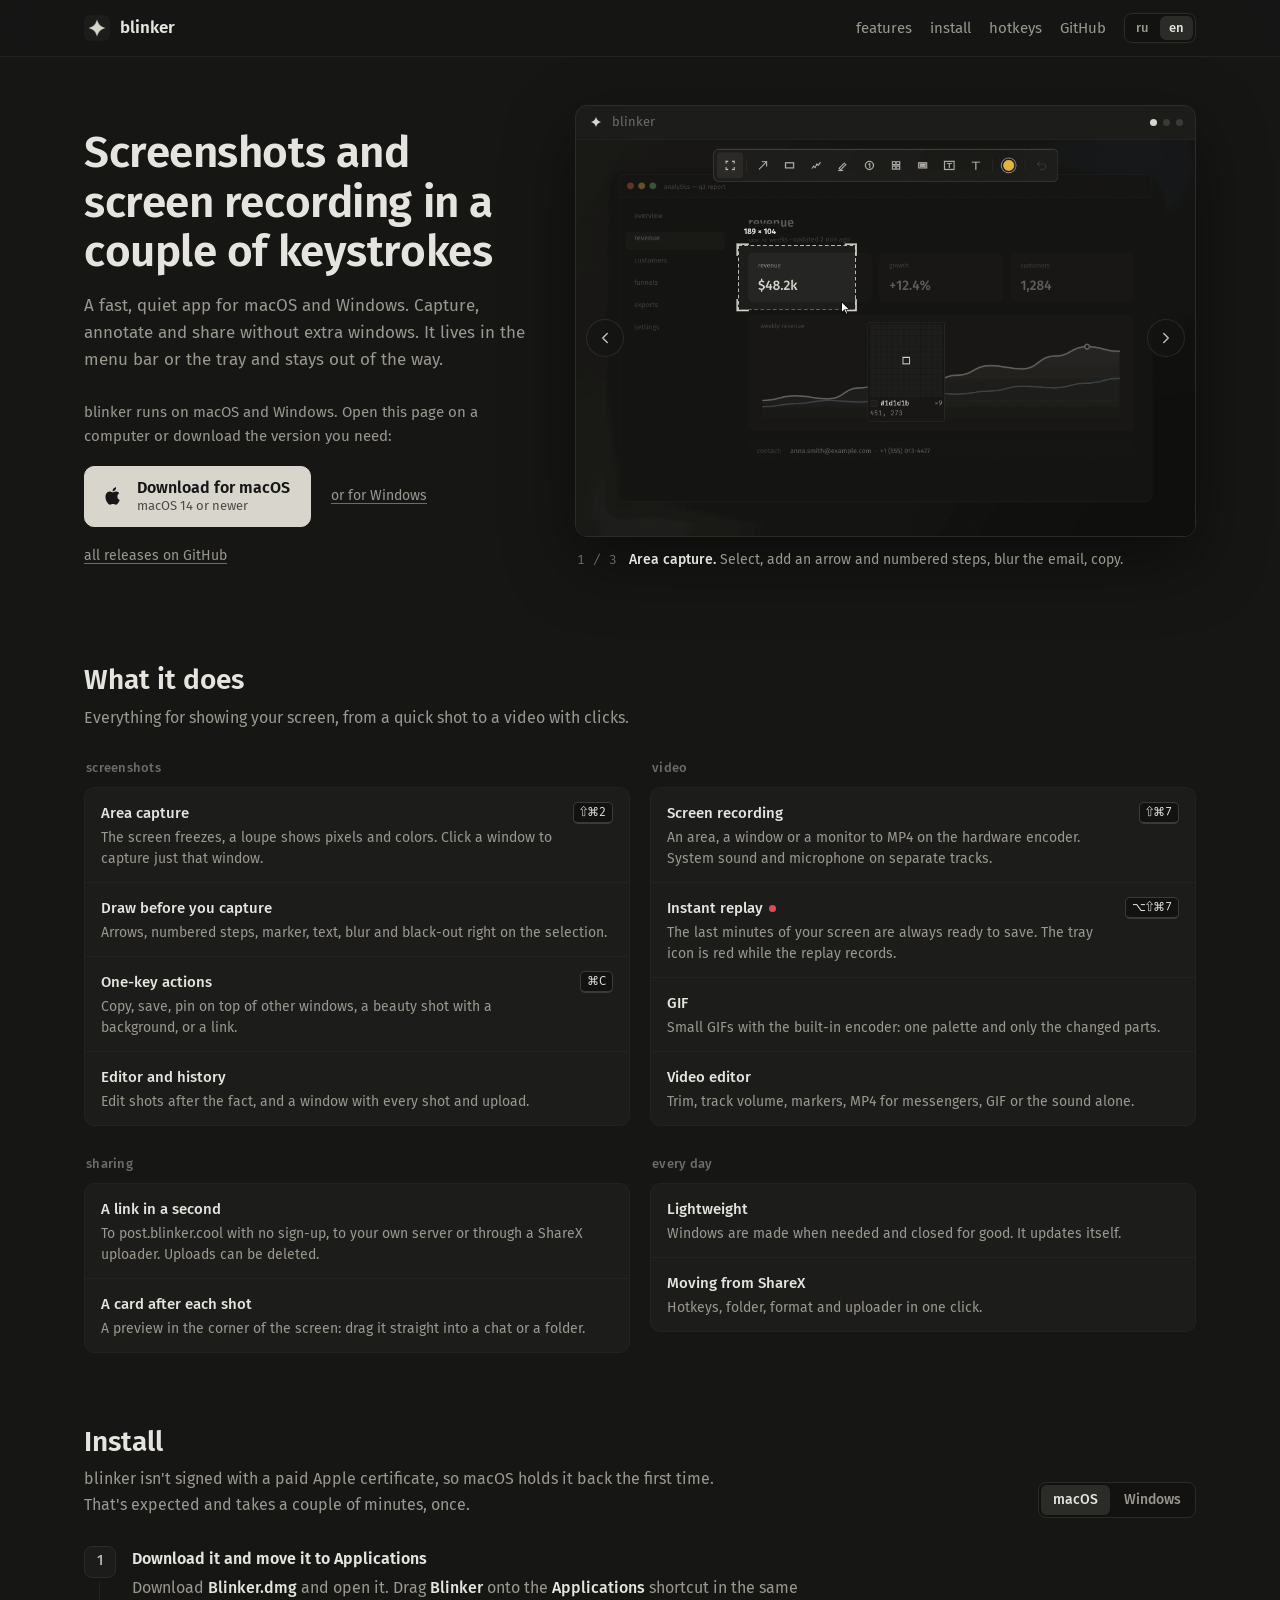
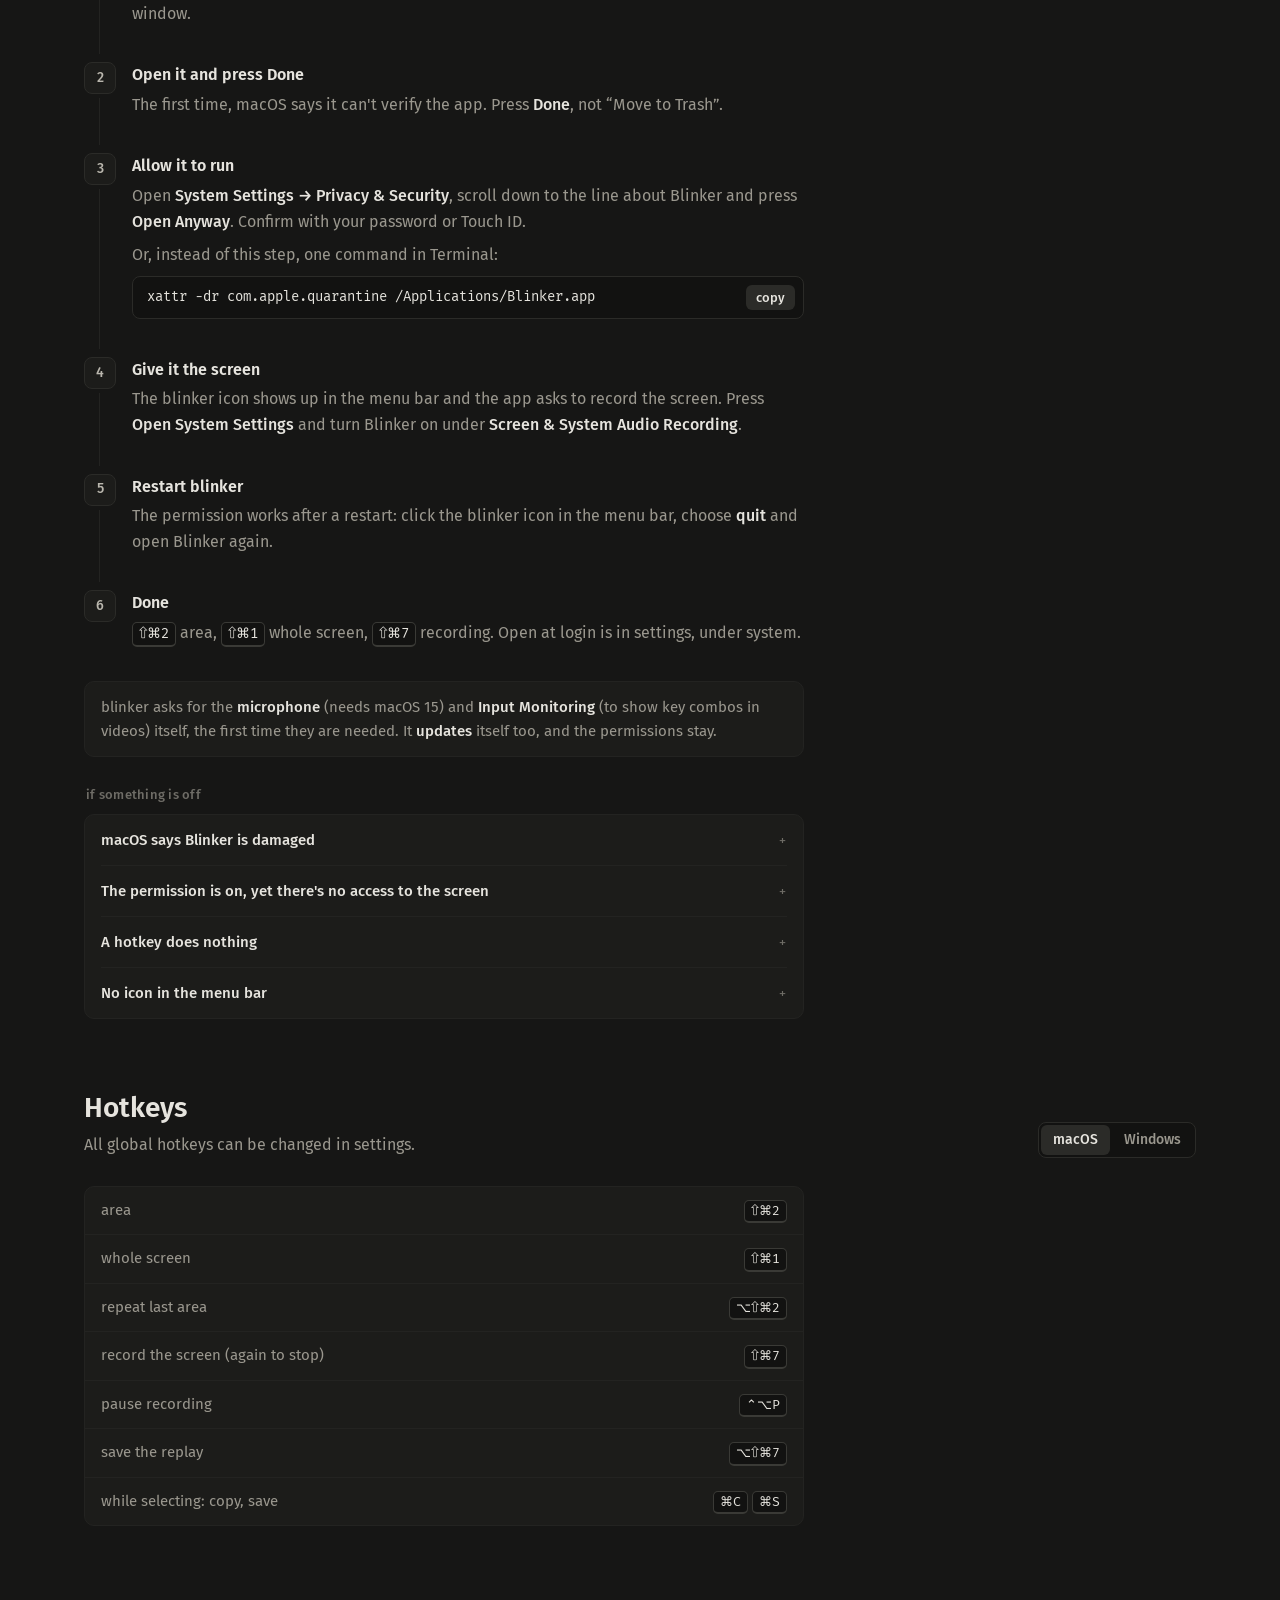
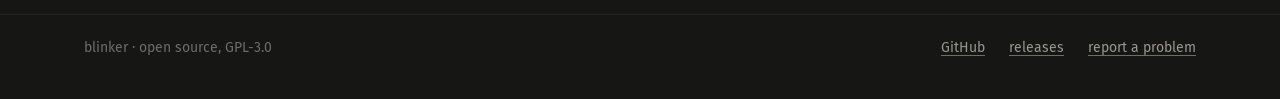
==== commit 5319ae01: "blinker 0.3.2: glass capture toolbars, new site, replay animation - macOS 26: both capture toolbars " ====
--- a/site/index.html
+++ b/site/index.html
@@ -1,9 +1,9 @@
 <!doctype html>
-<html lang="ru">
+<html lang="ru" data-os="mac">
 <head>
 <meta charset="utf-8">
 <meta name="viewport" content="width=device-width, initial-scale=1">
-<title>blinker — скриншоты и запись экрана</title>
+<title>blinker · скриншоты и запись экрана</title>
 <meta name="description" content="Быстрая и тихая программа для скриншотов и записи экрана для macOS и Windows. Снять, разметить и отправить за пару нажатий.">
 <meta property="og:title" content="blinker">
 <meta property="og:description" content="Скриншоты и запись экрана для macOS и Windows: снять, разметить и отправить за пару нажатий.">
@@ -18,19 +18,23 @@
 @font-face { font-family: "Fira Sans"; font-weight: 600; font-display: swap; src: url("assets/fonts/FiraSans-SemiBold.ttf") format("truetype"); }
 @font-face { font-family: "Fira Mono"; font-weight: 400; font-display: swap; src: url("assets/fonts/FiraMono-Regular.ttf") format("truetype"); }
 
+/* the app's "Graphite" palette */
 :root {
   --bg: #161615;
   --panel: #1c1c1a;
   --canvas: #121211;
   --line: #2b2b28;
   --line-soft: #232321;
+  --line-hi: #3a3a36;
+  --hover: #232321;
   --text: #e6e4de;
+  --text2: #b9b6ad;
   --dim: #9a978e;
   --faint: #6e6c66;
   --accent: #d8d5cd;
   --accent-hi: #e9e6df;
   --on-accent: #161615;
-  --radius: 10px;
+  --danger: #e5484d;
 }
 * { box-sizing: border-box; }
 html { scroll-behavior: smooth; }
@@ -43,131 +47,156 @@
 }
 a { color: var(--text); text-decoration-color: var(--faint); text-underline-offset: 3px; }
 a:hover { text-decoration-color: var(--accent); }
-code, kbd, .mono { font-family: "Fira Mono", ui-monospace, Menlo, monospace; font-size: .9em; }
+code, kbd { font-family: "Fira Mono", ui-monospace, Menlo, monospace; font-size: .88em; }
 kbd {
-  display: inline-block; padding: 0 6px; border: 1px solid var(--line); border-bottom-width: 2px;
-  border-radius: 4px; background: var(--canvas); color: var(--text); line-height: 1.5; white-space: nowrap;
-}
-.wrap { max-width: 1040px; margin: 0 auto; padding: 0 24px; }
-@media (max-width: 600px) {
-  .wrap { padding: 0 16px; }
-  .step { padding-left: 44px; }
-  .hero { padding-top: 48px; }
-  .hero p.lead { font-size: 17px; }
-  .dl { width: 100%; }
-}
+  display: inline-block; padding: 0 6px; border: 1px solid var(--line-hi); border-bottom-width: 2px;
+  border-radius: 5px; background: var(--canvas); color: var(--text); line-height: 1.55; white-space: nowrap;
+}
+.wrap { max-width: 1160px; margin: 0 auto; padding: 0 24px; }
+@media (max-width: 600px) { .wrap { padding: 0 16px; } }
+
+/* one system at a time: html[data-os] picks it */
+html[data-os="mac"] .only-win, html[data-os="win"] .only-mac { display: none !important; }
 
 /* header */
-header { border-bottom: 1px solid var(--line-soft); }
-header .wrap { display: flex; align-items: center; gap: 20px; height: 64px; }
-.brand { display: flex; align-items: center; gap: 10px; font-weight: 600; font-size: 18px; text-decoration: none; }
-.brand img { width: 28px; height: 28px; border-radius: 6px; }
+header { position: sticky; top: 0; z-index: 5; background: rgba(22, 22, 21, .86); backdrop-filter: blur(14px); -webkit-backdrop-filter: blur(14px); border-bottom: 1px solid var(--line-soft); }
+header .wrap { display: flex; align-items: center; gap: 20px; height: 56px; }
+.brand { display: flex; align-items: center; gap: 10px; font-weight: 600; font-size: 17px; text-decoration: none; }
+.brand img { width: 26px; height: 26px; border-radius: 6px; }
 nav { margin-left: auto; display: flex; align-items: center; gap: 18px; font-size: 15px; }
 nav a { color: var(--dim); text-decoration: none; }
 nav a:hover { color: var(--text); }
-.lang { display: flex; border: 1px solid var(--line); border-radius: 6px; overflow: hidden; }
-.lang button {
-  background: none; border: 0; color: var(--faint); font: 500 13px "Fira Sans", sans-serif;
-  padding: 4px 9px; cursor: pointer;
-}
-.lang button[aria-pressed="true"] { background: var(--line); color: var(--text); }
-@media (max-width: 600px) { nav .hide-sm { display: none; } }
-
-/* hero */
-.hero { padding: 72px 0 40px; text-align: center; }
-.hero h1 { font-weight: 600; font-size: clamp(32px, 5.4vw, 52px); line-height: 1.12; letter-spacing: -0.01em; margin: 0 auto 18px; max-width: 760px; }
-.hero p.lead { color: var(--dim); font-size: 19px; margin: 0 auto 34px; max-width: 600px; }
-.downloads { display: flex; justify-content: center; gap: 12px; flex-wrap: wrap; }
+@media (max-width: 640px) { nav .hide-sm { display: none; } }
+
+/* segmented control, as in the app's settings */
+.seg { display: inline-flex; padding: 2px; gap: 2px; background: var(--canvas); border: 1px solid var(--line); border-radius: 8px; }
+.seg button {
+  background: none; border: 0; border-radius: 6px; color: var(--dim); cursor: pointer;
+  font: 500 14px "Fira Sans", sans-serif; padding: 5px 12px; line-height: 1.4;
+}
+.seg button:hover { color: var(--text); }
+.seg button[aria-pressed="true"] { background: var(--line); color: var(--text); }
+.seg.small button { font-size: 13px; padding: 3px 9px; }
+
+/* top: the text on the left, the footage on the right */
+.top { display: grid; grid-template-columns: minmax(0, 5fr) minmax(0, 7fr); gap: 48px; align-items: center; padding-top: 48px; }
+@media (max-width: 920px) { .top { grid-template-columns: minmax(0, 1fr); gap: 32px; padding-top: 36px; } }
+.hero h1 { font-weight: 600; font-size: clamp(30px, 3.6vw, 44px); line-height: 1.12; letter-spacing: -0.01em; margin: 0 0 16px; }
+.hero .lead { color: var(--dim); font-size: 17px; margin: 0 0 26px; max-width: 520px; }
+.get { display: flex; align-items: center; gap: 12px 20px; flex-wrap: wrap; }
 .dl {
-  display: flex; align-items: center; gap: 12px; min-width: 240px; padding: 12px 20px 12px 16px;
-  border-radius: var(--radius); border: 1px solid var(--line); background: var(--panel);
-  text-decoration: none; text-align: left; transition: background .15s, border-color .15s, transform .15s;
-}
-.dl:hover { border-color: var(--faint); transform: translateY(-1px); }
+  display: inline-flex; align-items: center; gap: 12px; padding: 11px 20px 11px 16px;
+  border-radius: 10px; border: 1px solid var(--line); background: var(--panel);
+  text-decoration: none; transition: background .15s, border-color .15s;
+}
+.dl:hover { border-color: var(--faint); }
 .dl.primary { background: var(--accent); border-color: var(--accent); color: var(--on-accent); }
 .dl.primary:hover { background: var(--accent-hi); }
-.dl svg { width: 26px; height: 26px; flex: none; }
+.dl svg { width: 24px; height: 24px; flex: none; }
 .dl b { display: block; font-weight: 600; font-size: 16px; line-height: 1.3; }
-.dl small { display: block; font-size: 13px; opacity: .7; line-height: 1.3; }
-.dl.off { opacity: .7; }
-.hero .meta { margin-top: 16px; color: var(--faint); font-size: 14px; }
-.hero .meta a { color: var(--dim); }
-
-/* demo */
-.demo { margin: 24px auto 0; max-width: 1000px; }
-.shot {
-  border: 1px solid var(--line); border-radius: 14px; overflow: hidden; background: var(--canvas);
-  box-shadow: 0 30px 80px rgba(0,0,0,.45);
-}
-.shot img { display: block; width: 100%; height: auto; aspect-ratio: 1000 / 640; }
-.caption { text-align: center; color: var(--faint); font-size: 14px; margin-top: 12px; }
+.dl small { display: block; font-size: 13px; opacity: .72; line-height: 1.3; }
+.other { color: var(--faint); font-size: 14px; }
+.other a { color: var(--dim); }
+.meta { margin: 18px 0 0; color: var(--faint); font-size: 14px; }
+.meta a { color: var(--dim); }
+.away { display: none; margin: 0 0 18px; color: var(--dim); font-size: 15px; }
+html[data-away] .away { display: block; }
+@media (max-width: 600px) { .dl { width: 100%; } }
+
+/* the footage: a window of the app, arrows to the sides, a caption below */
+.reel { margin: 0; min-width: 0; }
+.window { border: 1px solid var(--line); border-radius: 12px; background: var(--panel); overflow: hidden; box-shadow: 0 24px 70px rgba(0, 0, 0, .42); }
+.window .bar { display: flex; align-items: center; gap: 12px; height: 34px; padding: 0 12px; border-bottom: 1px solid var(--line-soft); }
+.window .bar .title { color: var(--faint); font-size: 13px; margin-right: auto; display: flex; align-items: center; gap: 8px; }
+.window .bar .title img { width: 16px; height: 16px; border-radius: 4px; }
+.dots { display: flex; gap: 6px; }
+.dots button { width: 7px; height: 7px; padding: 0; border: 0; border-radius: 50%; background: var(--line-hi); cursor: pointer; }
+.dots button[aria-pressed="true"] { background: var(--accent); }
+.screen { position: relative; background: var(--canvas); touch-action: pan-y; }
+.screen img { display: block; width: 100%; height: auto; aspect-ratio: 1000 / 640; }
+.arrow {
+  position: absolute; top: 50%; width: 38px; height: 38px; margin-top: -19px; display: grid; place-items: center;
+  border: 1px solid rgba(255, 255, 255, .12); border-radius: 50%; cursor: pointer; color: var(--text);
+  background: rgba(22, 22, 21, .62); backdrop-filter: blur(10px); -webkit-backdrop-filter: blur(10px);
+  transition: background .15s, opacity .15s; opacity: .8;
+}
+.arrow:hover { background: rgba(43, 43, 40, .85); opacity: 1; }
+.arrow svg { width: 18px; height: 18px; }
+.arrow.prev { left: 10px; }
+.arrow.next { right: 10px; }
+.reel figcaption { display: flex; gap: 12px; align-items: baseline; margin-top: 12px; padding: 0 2px; font-size: 14px; color: var(--dim); min-height: 3em; }
+.reel figcaption b { color: var(--text); font-weight: 500; }
+.reel figcaption kbd { font-size: 12px; }
+.reel .count { flex: none; color: var(--faint); font-family: "Fira Mono", monospace; font-size: 13px; }
 
 /* sections */
-section { padding: 72px 0 8px; }
-h2 { font-weight: 600; font-size: 30px; line-height: 1.2; margin: 0 0 8px; }
-.sub { color: var(--dim); margin: 0 0 32px; max-width: 680px; }
-.grid { display: grid; grid-template-columns: repeat(3, 1fr); gap: 14px; }
-@media (max-width: 880px) { .grid { grid-template-columns: repeat(2, 1fr); } }
-@media (max-width: 560px) { .grid { grid-template-columns: 1fr; } }
-.card { background: var(--panel); border: 1px solid var(--line-soft); border-radius: var(--radius); padding: 20px 20px 18px; }
-.card h3 { margin: 0 0 6px; font-weight: 600; font-size: 16px; }
-.card p { margin: 0; color: var(--dim); font-size: 15px; }
-
-/* guide */
-.guide { display: grid; grid-template-columns: minmax(0, 1fr); gap: 0; counter-reset: step; max-width: 760px; }
-.step { position: relative; padding: 0 0 28px 52px; min-width: 0; }
+section { padding: 72px 0 0; }
+h2 { font-weight: 600; font-size: 28px; line-height: 1.2; margin: 0 0 8px; }
+.sub { color: var(--dim); margin: 0 0 28px; max-width: 640px; }
+.head { display: flex; align-items: flex-end; justify-content: space-between; gap: 16px; flex-wrap: wrap; margin-bottom: 28px; }
+.head .sub { margin: 0; }
+
+/* features: groups of rows like the settings window */
+.groups { display: grid; grid-template-columns: minmax(0, 1fr) minmax(0, 1fr); gap: 28px 20px; }
+@media (max-width: 820px) { .groups { grid-template-columns: minmax(0, 1fr); } }
+.group h3 { margin: 0 0 8px 2px; font-size: 13px; font-weight: 500; color: var(--faint); text-transform: lowercase; letter-spacing: .02em; }
+.rows { background: var(--panel); border: 1px solid var(--line-soft); border-radius: 10px; }
+.row { display: flex; gap: 14px; align-items: flex-start; padding: 13px 16px; border-bottom: 1px solid var(--line-soft); }
+.row:last-child { border-bottom: 0; }
+.row div { flex: 1; min-width: 0; }
+.row b { display: block; font-weight: 500; font-size: 15px; }
+.row div > span { display: block; color: var(--dim); font-size: 14px; line-height: 1.5; margin-top: 2px; }
+.row kbd { flex: none; margin-top: 1px; font-size: 12px; }
+.dot { display: inline-block; width: 7px; height: 7px; border-radius: 50%; background: var(--danger); margin: 0 0 1px 6px; vertical-align: middle; }
+
+/* install */
+.guide { counter-reset: step; max-width: 720px; }
+.step { position: relative; padding: 0 0 26px 48px; min-width: 0; }
 .step::before {
   counter-increment: step; content: counter(step);
-  position: absolute; left: 0; top: 0; width: 32px; height: 32px; border-radius: 50%;
-  display: grid; place-items: center; font-weight: 600; font-size: 15px;
-  background: var(--panel); border: 1px solid var(--line); color: var(--accent);
-}
-.step::after { content: ""; position: absolute; left: 16px; top: 38px; bottom: 6px; width: 1px; background: var(--line-soft); }
+  position: absolute; left: 0; top: 0; width: 30px; height: 30px; border-radius: 8px;
+  display: grid; place-items: center; font-weight: 500; font-size: 14px;
+  background: var(--panel); border: 1px solid var(--line); color: var(--text2);
+}
+.step::after { content: ""; position: absolute; left: 15px; top: 36px; bottom: 6px; width: 1px; background: var(--line-soft); }
 .step:last-child::after { display: none; }
-.step h3 { margin: 3px 0 6px; font-weight: 600; font-size: 17px; }
+.step h3 { margin: 2px 0 4px; font-weight: 600; font-size: 16px; }
 .step p { margin: 0 0 8px; color: var(--dim); }
 .step p b { color: var(--text); font-weight: 500; }
-.note {
-  border-left: 2px solid var(--accent); background: var(--panel); border-radius: 0 8px 8px 0;
-  padding: 12px 16px; color: var(--dim); font-size: 15px; margin: 0 0 28px; max-width: 760px;
-}
+.note { background: var(--panel); border: 1px solid var(--line-soft); border-radius: 10px; padding: 13px 16px; color: var(--dim); font-size: 15px; margin: 0 0 28px; max-width: 720px; }
 .note b { color: var(--text); font-weight: 500; }
 .cmd {
   display: flex; align-items: center; gap: 10px; background: var(--canvas); border: 1px solid var(--line);
-  border-radius: 8px; padding: 10px 10px 10px 14px; margin: 6px 0 10px; max-width: 100%;
+  border-radius: 8px; padding: 8px 8px 8px 14px; margin: 6px 0 10px; max-width: 100%;
 }
 .cmd code { flex: 1; min-width: 0; overflow-x: auto; white-space: nowrap; color: var(--text); font-size: 14px; }
 .cmd button {
   flex: none; background: var(--line); color: var(--text); border: 0; border-radius: 6px;
   font: 500 13px "Fira Sans", sans-serif; padding: 5px 10px; cursor: pointer;
 }
-.cmd button:hover { background: var(--faint); }
-details { border-top: 1px solid var(--line-soft); max-width: 760px; }
-details:last-of-type { border-bottom: 1px solid var(--line-soft); }
-summary { cursor: pointer; padding: 14px 0; font-weight: 500; list-style: none; display: flex; justify-content: space-between; gap: 12px; }
+.cmd button:hover { background: var(--line-hi); }
+.trouble { max-width: 720px; margin-top: 8px; }
+.trouble h3 { font-size: 13px; font-weight: 500; color: var(--faint); text-transform: lowercase; margin: 0 0 8px 2px; letter-spacing: .02em; }
+.trouble .rows { padding: 0 16px; }
+details { border-bottom: 1px solid var(--line-soft); }
+details:last-child { border-bottom: 0; }
+summary { cursor: pointer; padding: 13px 0; font-weight: 500; font-size: 15px; list-style: none; display: flex; justify-content: space-between; gap: 12px; }
 summary::-webkit-details-marker { display: none; }
 summary::after { content: "+"; color: var(--faint); font-family: "Fira Mono", monospace; }
-details[open] summary::after { content: "–"; }
-details > div { padding: 0 0 16px; color: var(--dim); }
+details[open] summary::after { content: "-"; }
+details > div { padding: 0 0 14px; color: var(--dim); font-size: 15px; }
 details > div p { margin: 0 0 8px; }
-.trouble h3 { font-size: 18px; font-weight: 600; margin: 40px 0 6px; }
-
-/* platforms side by side */
-.two { display: grid; grid-template-columns: minmax(0, 1fr) minmax(0, 1fr); gap: 14px; }
-@media (max-width: 760px) { .two { grid-template-columns: minmax(0, 1fr); } }
-.two .card ol { margin: 8px 0 0; padding-left: 20px; color: var(--dim); }
-.two .card li { margin: 0 0 6px; }
 
 /* hotkeys */
 table { width: 100%; border-collapse: collapse; font-size: 15px; }
-th, td { text-align: left; padding: 11px 12px; border-bottom: 1px solid var(--line-soft); vertical-align: top; }
-th { color: var(--faint); font-weight: 500; font-size: 13px; text-transform: lowercase; }
+td { text-align: left; padding: 11px 16px; border-bottom: 1px solid var(--line-soft); vertical-align: top; }
 td:first-child { color: var(--dim); }
-.table { overflow-x: auto; background: var(--panel); border: 1px solid var(--line-soft); border-radius: var(--radius); }
+td:last-child { text-align: right; }
+.table { overflow-x: auto; background: var(--panel); border: 1px solid var(--line-soft); border-radius: 10px; max-width: 720px; }
 .table tr:last-child td { border-bottom: 0; }
 
 footer { margin-top: 88px; border-top: 1px solid var(--line-soft); color: var(--faint); font-size: 14px; }
-footer .wrap { display: flex; flex-wrap: wrap; gap: 8px 24px; padding-top: 24px; padding-bottom: 40px; align-items: center; }
+footer .wrap { display: flex; flex-wrap: wrap; gap: 8px 24px; padding-top: 22px; padding-bottom: 40px; align-items: center; }
 footer a { color: var(--dim); }
 footer .grow { flex: 1; }
 </style>
@@ -178,9 +207,10 @@
     <a class="brand" href="#top"><img src="assets/logo.png" alt="">blinker</a>
     <nav>
       <a class="hide-sm" href="#features" data-t="nav_features">возможности</a>
-      <a class="hide-sm" href="#mac" data-t="nav_mac">запуск на маке</a>
+      <a class="hide-sm" href="#install" data-t="nav_install">установка</a>
+      <a class="hide-sm" href="#keys" data-t="nav_keys">клавиши</a>
       <a href="https://github.com/justkiddingxd/blinker">GitHub</a>
-      <div class="lang" role="group" aria-label="language">
+      <div class="seg small" role="group" aria-label="language">
         <button type="button" data-lang="ru" aria-pressed="true">ru</button>
         <button type="button" data-lang="en" aria-pressed="false">en</button>
       </div>
@@ -189,139 +219,215 @@
 </header>
 
 <main id="top">
-  <div class="wrap hero">
-    <h1 data-t="h1">Скриншоты и запись экрана за пару нажатий</h1>
-    <p class="lead" data-t="lead">Быстрая и тихая программа для macOS и Windows. Снимай, размечай и отправляй, не открывая лишних окон. Живёт в строке меню или трее и не мешает.</p>
-    <div class="downloads" id="downloads">
-      <a class="dl" id="dl-mac" href="https://github.com/justkiddingxd/blinker/releases/latest/download/Blinker.dmg">
-        <svg viewBox="0 0 24 24" fill="currentColor" aria-hidden="true"><path d="M16.37 12.46c-.02-2.2 1.8-3.26 1.88-3.31-1.02-1.5-2.62-1.7-3.19-1.72-1.36-.14-2.65.8-3.34.8-.69 0-1.75-.78-2.88-.76-1.48.02-2.85.86-3.61 2.19-1.54 2.67-.39 6.62 1.11 8.79.73 1.06 1.6 2.25 2.75 2.21 1.1-.04 1.52-.71 2.85-.71 1.33 0 1.71.71 2.87.69 1.19-.02 1.94-1.08 2.66-2.15.84-1.23 1.19-2.42 1.21-2.48-.03-.01-2.32-.89-2.34-3.53zM14.18 6c.61-.74 1.02-1.76.91-2.78-.88.04-1.94.59-2.57 1.32-.56.65-1.06 1.69-.92 2.69.98.08 1.98-.5 2.58-1.23z"/></svg>
-        <span><b data-t="dl_mac">Скачать для macOS</b><small id="mac-meta" data-t="dl_mac_meta">macOS 14 и новее</small></span>
-      </a>
-      <a class="dl" id="dl-win" href="https://github.com/justkiddingxd/blinker/releases/latest/download/blinker.exe">
-        <svg viewBox="0 0 24 24" fill="currentColor" aria-hidden="true"><path d="M3 5.1 10.4 4v7.2H3V5.1zm8.3-1.2L21 2.5v8.7h-9.7V3.9zM3 12.6h7.4v7.3L3 18.9v-6.3zm8.3 0H21v8.9l-9.7-1.4v-7.5z"/></svg>
-        <span><b data-t="dl_win">Скачать для Windows</b><small id="win-meta" data-t="dl_win_meta">Windows 10 / 11 · один .exe</small></span>
-      </a>
+  <div class="wrap top">
+    <div class="hero">
+      <h1 data-t="h1">Скриншоты и запись экрана за пару нажатий</h1>
+      <p class="lead" data-t="lead">Быстрая и тихая программа для macOS и Windows. Снимай, размечай и отправляй, не открывая лишних окон. Живёт в строке меню или трее и не мешает.</p>
+      <p class="away" data-t="away">blinker работает на macOS и Windows. Открой эту страницу на компьютере или скачай нужную версию:</p>
+      <div class="get">
+        <a class="dl primary" id="dl-main" href="https://github.com/justkiddingxd/blinker/releases/latest/download/Blinker.dmg">
+          <svg class="only-mac" viewBox="0 0 24 24" fill="currentColor" aria-hidden="true"><path d="M16.37 12.46c-.02-2.2 1.8-3.26 1.88-3.31-1.02-1.5-2.62-1.7-3.19-1.72-1.36-.14-2.65.8-3.34.8-.69 0-1.75-.78-2.88-.76-1.48.02-2.85.86-3.61 2.19-1.54 2.67-.39 6.62 1.11 8.79.73 1.06 1.6 2.25 2.75 2.21 1.1-.04 1.52-.71 2.85-.71 1.33 0 1.71.71 2.87.69 1.19-.02 1.94-1.08 2.66-2.15.84-1.23 1.19-2.42 1.21-2.48-.03-.01-2.32-.89-2.34-3.53zM14.18 6c.61-.74 1.02-1.76.91-2.78-.88.04-1.94.59-2.57 1.32-.56.65-1.06 1.69-.92 2.69.98.08 1.98-.5 2.58-1.23z"/></svg>
+          <svg class="only-win" viewBox="0 0 24 24" fill="currentColor" aria-hidden="true"><path d="M3 5.1 10.4 4v7.2H3V5.1zm8.3-1.2L21 2.5v8.7h-9.7V3.9zM3 12.6h7.4v7.3L3 18.9v-6.3zm8.3 0H21v8.9l-9.7-1.4v-7.5z"/></svg>
+          <span><b class="only-mac" data-t="dl_mac">Скачать для macOS</b><b class="only-win" data-t="dl_win">Скачать для Windows</b><small id="dl-meta"></small></span>
+        </a>
+        <span class="other">
+          <a class="only-mac" href="#" data-switch="win" data-t="other_win">или для Windows</a>
+          <a class="only-win" href="#" data-switch="mac" data-t="other_mac">или для macOS</a>
+        </span>
+      </div>
+      <p class="meta"><span id="version"></span><a href="https://github.com/justkiddingxd/blinker/releases" data-t="all_releases">все версии на GitHub</a></p>
     </div>
-    <p class="meta"><span id="version"></span><a href="https://github.com/justkiddingxd/blinker/releases" data-t="all_releases">все версии на GitHub</a> · <span data-t="free">бесплатно, открытый код (GPL-3.0)</span></p>
-  </div>
-
-  <div class="wrap demo">
-    <div class="shot"><img id="demo-gif" src="assets/demo-ru.gif" alt="" width="1000" height="640"></div>
-    <p class="caption" data-t="demo_caption">выделил область → стрелка → номера шагов → размыл почту → скопировал</p>
+
+    <figure class="reel">
+      <div class="window">
+        <div class="bar">
+          <span class="title"><img src="assets/logo.png" alt="">blinker</span>
+          <div class="dots">
+            <button type="button" data-demo="0" aria-label="1"></button>
+            <button type="button" data-demo="1" aria-label="2"></button>
+            <button type="button" data-demo="2" aria-label="3"></button>
+          </div>
+        </div>
+        <div class="screen" id="screen">
+          <img id="demo-img" src="assets/demo-ru.gif" alt="" width="1000" height="640">
+          <button type="button" class="arrow prev" data-step="-1" aria-label="←"><svg viewBox="0 0 24 24" fill="none" stroke="currentColor" stroke-width="2" stroke-linecap="round" stroke-linejoin="round"><path d="M15 6l-6 6 6 6"/></svg></button>
+          <button type="button" class="arrow next" data-step="1" aria-label="→"><svg viewBox="0 0 24 24" fill="none" stroke="currentColor" stroke-width="2" stroke-linecap="round" stroke-linejoin="round"><path d="M9 6l6 6-6 6"/></svg></button>
+        </div>
+      </div>
+      <figcaption>
+        <span class="count" id="count">1 / 3</span>
+        <span data-cap="0"><b data-t="cap_shot_h">Снимок области.</b> <span data-t="cap_shot">Выделил, поставил стрелку и номера шагов, размыл почту, скопировал.</span></span>
+        <span data-cap="1" hidden><b data-t="cap_rec_h">Запись экрана.</b> <span data-t="cap_rec">Выделил область в режиме записи, записал с таймером, остановил: видео сохранено.</span></span>
+        <span data-cap="2" hidden><b data-t="cap_replay_h">Повтор.</b> <span data-t="cap_replay">Что-то случилось на экране, нажал</span> <kbd class="only-mac">⌥⇧⌘7</kbd><kbd class="only-win">Ctrl+Alt+PrtSc</kbd><span data-t="cap_replay2">: последние секунды уже в видео.</span></span>
+      </figcaption>
+    </figure>
   </div>
 
   <section id="features">
     <div class="wrap">
       <h2 data-t="feat_h">Что умеет</h2>
-      <p class="sub" data-t="feat_sub">Всё, что нужно, чтобы показать экран: от быстрого снимка до видео с кликами.</p>
-      <div class="grid">
-        <div class="card"><h3 data-t="f1_h">Снимок области</h3><p data-t="f1">Экран замирает, лупа показывает пиксели и цвет. Клик по окну снимает только его.</p></div>
-        <div class="card"><h3 data-t="f2_h">Разметка до снимка</h3><p data-t="f2">Стрелки, номера шагов, маркер, текст, размытие и заливка прямо на выделении.</p></div>
-        <div class="card"><h3 data-t="f3_h">Действие одной клавишей</h3><p data-t="f3">Скопировать, сохранить, закрепить поверх окон, «красивый снимок» или ссылка на свой сервер.</p></div>
-        <div class="card"><h3 data-t="f4_h">Запись экрана</h3><p data-t="f4">Область, окно или монитор в MP4 на аппаратном кодировщике. Звук системы и микрофон на отдельных дорожках.</p></div>
-        <div class="card"><h3 data-t="f5_h">Повтор и GIF</h3><p data-t="f5">Последние минуты экрана всегда готовы к сохранению. Лёгкие GIF встроенным кодировщиком.</p></div>
-        <div class="card"><h3 data-t="f6_h">Редакторы</h3><p data-t="f6">Правка снимков и обрезка видео: громкость дорожек, MP4 для мессенджеров или GIF.</p></div>
-      </div>
-      <div class="demo" style="margin-top:28px">
-        <div class="shot"><img id="record-gif" src="assets/record-ru.gif" alt="" width="1000" height="640" loading="lazy"></div>
-        <p class="caption" data-t="record_caption">выделил область в режиме записи → запись с таймером → стоп: видео сохранено</p>
+      <p class="sub" data-t="feat_sub">Всё, чтобы показать экран: от быстрого снимка до видео с кликами.</p>
+      <div class="groups">
+        <div class="group">
+          <h3 data-t="g_shots">снимки</h3>
+          <div class="rows">
+            <div class="row"><div><b data-t="f1_h">Снимок области</b><span data-t="f1">Экран замирает, лупа показывает пиксели и цвет. Клик по окну снимает только его.</span></div><kbd class="only-mac">⇧⌘2</kbd><kbd class="only-win">PrtSc</kbd></div>
+            <div class="row"><div><b data-t="f2_h">Разметка до снимка</b><span data-t="f2">Стрелки, номера шагов, маркер, текст, размытие и заливка прямо на выделении.</span></div></div>
+            <div class="row"><div><b data-t="f3_h">Действие одной клавишей</b><span data-t="f3">Скопировать, сохранить, закрепить поверх окон, красивый снимок с фоном или ссылка.</span></div><kbd class="only-mac">⌘C</kbd><kbd class="only-win">Ctrl+C</kbd></div>
+            <div class="row"><div><b data-t="f4_h">Редактор и история</b><span data-t="f4">Правка снимков после съёмки и окно со всеми снимками и загрузками.</span></div></div>
+          </div>
+        </div>
+        <div class="group">
+          <h3 data-t="g_video">видео</h3>
+          <div class="rows">
+            <div class="row"><div><b data-t="f5_h">Запись экрана</b><span data-t="f5">Область, окно или монитор в MP4 на аппаратном кодировщике. Звук системы и микрофон на отдельных дорожках.</span></div><kbd class="only-mac">⇧⌘7</kbd><kbd class="only-win">Ctrl+Shift+PrtSc</kbd></div>
+            <div class="row"><div><b><span data-t="f6_h">Повтор</span><i class="dot" aria-hidden="true"></i></b><span data-t="f6">Последние минуты экрана всегда готовы к сохранению. Пока повтор пишется, значок в трее красный.</span></div><kbd class="only-mac">⌥⇧⌘7</kbd><kbd class="only-win">Ctrl+Alt+PrtSc</kbd></div>
+            <div class="row"><div><b data-t="f7_h">GIF</b><span data-t="f7">Лёгкие гифки встроенным кодировщиком: одна палитра и только изменившиеся участки.</span></div></div>
+            <div class="row"><div><b data-t="f8_h">Редактор видео</b><span data-t="f8">Обрезка, громкость дорожек, метки, MP4 для мессенджеров, GIF или только звук.</span></div></div>
+          </div>
+        </div>
+        <div class="group">
+          <h3 data-t="g_share">отправка</h3>
+          <div class="rows">
+            <div class="row"><div><b data-t="f9_h">Ссылка за секунду</b><span data-t="f9">На post.blinker.cool без регистрации, на свой сервер или через загрузчик ShareX. Загруженное можно удалить.</span></div></div>
+            <div class="row"><div><b data-t="f10_h">Карточка после снимка</b><span data-t="f10">Превью в углу экрана: перетащи его прямо в чат или папку.</span></div></div>
+          </div>
+        </div>
+        <div class="group">
+          <h3 data-t="g_daily">каждый день</h3>
+          <div class="rows">
+            <div class="row"><div><b data-t="f11_h">Лёгкий</b><span data-t="f11">Окна создаются, когда нужны, и полностью закрываются. Обновляется сам.</span></div></div>
+            <div class="row"><div><b data-t="f12_h">Переезд с ShareX</b><span data-t="f12">Клавиши, папка, формат и загрузчик одной кнопкой.</span></div></div>
+          </div>
+        </div>
       </div>
     </div>
   </section>
 
-  <section id="mac">
+  <section id="install">
     <div class="wrap">
-      <h2 data-t="mac_h">Запуск на маке</h2>
-      <p class="sub" data-t="mac_sub">blinker не подписан платным сертификатом Apple, поэтому при первом запуске macOS его придержит. Это нормально и занимает пару минут, один раз.</p>
-      <div class="guide">
-        <div class="step">
-          <h3 data-t="m1_h">Скачай и перенеси в «Программы»</h3>
-          <p data-t="m1">Скачай <b>Blinker.dmg</b> и открой его. Перетащи <b>Blinker</b> на ярлык <b>Программы</b> в том же окне.</p>
-        </div>
-        <div class="step">
-          <h3 data-t="m2_h">Открой и нажми «Готово»</h3>
-          <p data-t="m2">При первом запуске macOS скажет, что не может проверить программу. Нажми <b>Готово</b>, не «Переместить в корзину».</p>
-        </div>
-        <div class="step">
-          <h3 data-t="m3_h">Разреши запуск</h3>
-          <p data-t="m3">Открой <b>Системные настройки → Конфиденциальность и безопасность</b>, пролистай вниз до строки про Blinker и нажми <b>Всё равно открыть</b>. Подтверди паролем или Touch ID.</p>
-          <p data-t="m3_cmd">Или одной командой в Терминале, вместо этого шага:</p>
-          <div class="cmd"><code>xattr -dr com.apple.quarantine /Applications/Blinker.app</code><button type="button" data-copy data-t="copy">скопировать</button></div>
-        </div>
-        <div class="step">
-          <h3 data-t="m4_h">Дай доступ к экрану</h3>
-          <p data-t="m4">В строке меню появится значок ✦, а blinker попросит доступ к записи экрана: рядом с запросом будет подсказка. Нажми <b>Открыть Системные настройки</b> и включи Blinker в списке <b>Запись экрана и системного звука</b>.</p>
-        </div>
-        <div class="step">
-          <h3 data-t="m5_h">Перезапусти blinker</h3>
-          <p data-t="m5">Разрешение начинает действовать после перезапуска: нажми на значок ✦ → <b>выход</b> и открой Blinker снова.</p>
-        </div>
-        <div class="step">
-          <h3 data-t="m6_h">Готово</h3>
-          <p data-t="m6"><kbd>⇧⌘2</kbd> — область, <kbd>⇧⌘1</kbd> — весь экран, <kbd>⇧⌘7</kbd> — запись. Автозапуск включается в настройках, раздел «система».</p>
-        </div>
-      </div>
-      <p class="note" data-t="mac_note"><b>Микрофон</b> (нужна macOS 15) и <b>мониторинг ввода</b> (чтобы показывать сочетания клавиш в видео) blinker попросит сам, когда они впервые понадобятся. <b>Обновляется</b> он тоже сам: когда выходит новая версия, в настройках появляется кнопка «обновить blinker», и разрешения сохраняются.</p>
-
-      <div class="trouble">
-        <h3 data-t="t_h">Если что-то не так</h3>
-        <details>
-          <summary data-t="t1_h">macOS пишет, что Blinker повреждён</summary>
-          <div><p data-t="t1">Так macOS называет скачанные программы без подписи Apple. Выполни в Терминале команду и открой Blinker снова:</p>
-          <div class="cmd"><code>xattr -dr com.apple.quarantine /Applications/Blinker.app</code><button type="button" data-copy data-t="copy">скопировать</button></div></div>
-        </details>
-        <details>
-          <summary data-t="t2_h">Разрешение включено, а доступа к экрану нет</summary>
-          <div><p data-t="t2">Значит, macOS запомнила разрешение для другой сборки Blinker. Выйди из blinker, сбрось разрешение командой ниже, открой Blinker и включи доступ ещё раз:</p>
-          <div class="cmd"><code>tccutil reset ScreenCapture app.blinker</code><button type="button" data-copy data-t="copy">скопировать</button></div></div>
-        </details>
-        <details>
-          <summary data-t="t3_h">Сочетание клавиш не срабатывает</summary>
-          <div><p data-t="t3">Его заняла другая программа. Открой настройки blinker → горячие клавиши: занятые сочетания подсвечены красным, задай другое.</p></div>
-        </details>
-        <details>
-          <summary data-t="t4_h">Нет значка в строке меню</summary>
-          <div><p data-t="t4">На маке с чёлкой значки могут прятаться за ней, если их много. Освободи место или включи Blinker в <b>Системные настройки → Строка меню</b>.</p></div>
-        </details>
+      <div class="head">
+        <div>
+          <h2 data-t="inst_h">Установка</h2>
+          <p class="sub only-mac" data-t="mac_sub">blinker не подписан платным сертификатом Apple, поэтому при первом запуске macOS его придержит. Это нормально и занимает пару минут, один раз.</p>
+          <p class="sub only-win" data-t="win_sub">Один файл, ставить ничего не нужно.</p>
+        </div>
+        <div class="seg" role="group" aria-label="system">
+          <button type="button" data-os="mac">macOS</button>
+          <button type="button" data-os="win">Windows</button>
+        </div>
+      </div>
+
+      <div class="only-mac">
+        <div class="guide">
+          <div class="step">
+            <h3 data-t="m1_h">Скачай и перенеси в «Программы»</h3>
+            <p data-t="m1">Скачай <b>Blinker.dmg</b> и открой его. Перетащи <b>Blinker</b> на ярлык <b>Программы</b> в том же окне.</p>
+          </div>
+          <div class="step">
+            <h3 data-t="m2_h">Открой и нажми «Готово»</h3>
+            <p data-t="m2">При первом запуске macOS скажет, что не может проверить программу. Нажми <b>Готово</b>, не «Переместить в корзину».</p>
+          </div>
+          <div class="step">
+            <h3 data-t="m3_h">Разреши запуск</h3>
+            <p data-t="m3">Открой <b>Системные настройки → Конфиденциальность и безопасность</b>, пролистай вниз до строки про Blinker и нажми <b>Всё равно открыть</b>. Подтверди паролем или Touch ID.</p>
+            <p data-t="m3_cmd">Или одной командой в Терминале, вместо этого шага:</p>
+            <div class="cmd"><code>xattr -dr com.apple.quarantine /Applications/Blinker.app</code><button type="button" data-copy data-t="copy">скопировать</button></div>
+          </div>
+          <div class="step">
+            <h3 data-t="m4_h">Дай доступ к экрану</h3>
+            <p data-t="m4">В строке меню появится значок blinker, а сам он попросит доступ к записи экрана. Нажми <b>Открыть Системные настройки</b> и включи Blinker в списке <b>Запись экрана и системного звука</b>.</p>
+          </div>
+          <div class="step">
+            <h3 data-t="m5_h">Перезапусти blinker</h3>
+            <p data-t="m5">Разрешение начинает действовать после перезапуска: нажми на значок blinker в строке меню, выбери <b>выход</b> и открой Blinker снова.</p>
+          </div>
+          <div class="step">
+            <h3 data-t="m6_h">Готово</h3>
+            <p data-t="m6"><kbd>⇧⌘2</kbd> область, <kbd>⇧⌘1</kbd> весь экран, <kbd>⇧⌘7</kbd> запись. Автозапуск включается в настройках, раздел «система».</p>
+          </div>
+        </div>
+        <p class="note" data-t="mac_note"><b>Микрофон</b> (нужна macOS 15) и <b>мониторинг ввода</b> (чтобы показывать сочетания клавиш в видео) blinker попросит сам, когда они впервые понадобятся. <b>Обновляется</b> он тоже сам, и разрешения при этом сохраняются.</p>
+
+        <div class="trouble">
+          <h3 data-t="t_h">если что-то не так</h3>
+          <div class="rows">
+            <details>
+              <summary data-t="t1_h">macOS пишет, что Blinker повреждён</summary>
+              <div><p data-t="t1">Так macOS называет скачанные программы без подписи Apple. Выполни в Терминале команду и открой Blinker снова:</p>
+              <div class="cmd"><code>xattr -dr com.apple.quarantine /Applications/Blinker.app</code><button type="button" data-copy data-t="copy">скопировать</button></div></div>
+            </details>
+            <details>
+              <summary data-t="t2_h">Разрешение включено, а доступа к экрану нет</summary>
+              <div><p data-t="t2">Значит, macOS запомнила разрешение для другой сборки Blinker. Выйди из blinker, сбрось разрешение командой ниже, открой Blinker и включи доступ ещё раз:</p>
+              <div class="cmd"><code>tccutil reset ScreenCapture app.blinker</code><button type="button" data-copy data-t="copy">скопировать</button></div></div>
+            </details>
+            <details>
+              <summary data-t="t3_h">Сочетание клавиш не срабатывает</summary>
+              <div><p data-t="t3">Его заняла другая программа. Открой настройки blinker, раздел «горячие клавиши»: занятые сочетания подсвечены красным, задай другое.</p></div>
+            </details>
+            <details>
+              <summary data-t="t4_h">Нет значка в строке меню</summary>
+              <div><p data-t="t4">На маке с чёлкой значки могут прятаться за ней, если их много. Освободи место или включи Blinker в <b>Системные настройки → Строка меню</b>.</p></div>
+            </details>
+          </div>
+        </div>
+      </div>
+
+      <div class="only-win">
+        <div class="guide">
+          <div class="step">
+            <h3 data-t="w1_h">Скачай и запусти</h3>
+            <p data-t="w1">Скачай <b>blinker.exe</b> и открой его. Положи файл куда удобно: blinker сам добавится в меню «Пуск».</p>
+          </div>
+          <div class="step">
+            <h3 data-t="w2_h">Пропусти SmartScreen</h3>
+            <p data-t="w2">Если Windows предупредит о неподписанной программе, нажми <b>Подробнее → Выполнить в любом случае</b>.</p>
+          </div>
+          <div class="step">
+            <h3 data-t="w3_h">Готово</h3>
+            <p data-t="w3">Откроются настройки, а blinker останется в трее. <kbd>PrtSc</kbd> область, <kbd>Ctrl+Shift+PrtSc</kbd> запись.</p>
+          </div>
+        </div>
+        <div class="trouble">
+          <h3 data-t="t_h">если что-то не так</h3>
+          <div class="rows">
+            <details>
+              <summary data-t="w_prt_h">PrtSc открывает «Ножницы»</summary>
+              <div><p data-t="w_prt">Выключи <b>Параметры → Специальные возможности → Клавиатура → Использовать клавишу Print Screen для запуска функции создания фрагмента экрана</b>.</p></div>
+            </details>
+            <details>
+              <summary data-t="t3_h">Сочетание клавиш не срабатывает</summary>
+              <div><p data-t="t3">Его заняла другая программа. Открой настройки blinker, раздел «горячие клавиши»: занятые сочетания подсвечены красным, задай другое.</p></div>
+            </details>
+          </div>
+        </div>
       </div>
     </div>
   </section>
 
-  <section id="windows">
-    <div class="wrap">
-      <h2 data-t="win_h">Запуск на Windows</h2>
-      <p class="sub" data-t="win_sub">Один файл, ставить ничего не нужно.</p>
-      <div class="two">
-        <div class="card">
-          <h3 data-t="w_card_h">Три шага</h3>
-          <ol>
-            <li data-t="w1">Скачай <b>blinker.exe</b> и запусти.</li>
-            <li data-t="w2">Если SmartScreen предупредит о неподписанной программе: <b>Подробнее → Выполнить в любом случае</b>.</li>
-            <li data-t="w3">Откроются настройки, а blinker останется в трее. <kbd>PrtSc</kbd> — снимок области.</li>
-          </ol>
-        </div>
-        <div class="card">
-          <h3 data-t="w_prt_h">PrtSc открывает «Ножницы»?</h3>
-          <p data-t="w_prt">Выключи <b>Параметры → Специальные возможности → Клавиатура → Использовать клавишу Print Screen для запуска функции создания фрагмента экрана</b>.</p>
-        </div>
-      </div>
-    </div>
-  </section>
-
   <section id="keys">
     <div class="wrap">
-      <h2 data-t="keys_h">Горячие клавиши</h2>
-      <p class="sub" data-t="keys_sub">Все глобальные сочетания меняются в настройках. В выделении и редакторах на маке вместо Ctrl работает ⌘.</p>
+      <div class="head">
+        <div>
+          <h2 data-t="keys_h">Горячие клавиши</h2>
+          <p class="sub" data-t="keys_sub">Все глобальные сочетания меняются в настройках.</p>
+        </div>
+        <div class="seg" role="group" aria-label="system">
+          <button type="button" data-os="mac">macOS</button>
+          <button type="button" data-os="win">Windows</button>
+        </div>
+      </div>
       <div class="table">
         <table>
-          <thead><tr><th data-t="k_action">действие</th><th>macOS</th><th>Windows</th></tr></thead>
           <tbody>
-            <tr><td data-t="k1">снимок области</td><td><kbd>⇧⌘2</kbd></td><td><kbd>PrtSc</kbd></td></tr>
-            <tr><td data-t="k2">весь экран</td><td><kbd>⇧⌘1</kbd></td><td><kbd>Ctrl+PrtSc</kbd></td></tr>
-            <tr><td data-t="k3">повторить область</td><td><kbd>⌥⇧⌘2</kbd></td><td><kbd>Shift+PrtSc</kbd></td></tr>
-            <tr><td data-t="k4">запись экрана (ещё раз — стоп)</td><td><kbd>⇧⌘7</kbd></td><td><kbd>Ctrl+Shift+PrtSc</kbd></td></tr>
-            <tr><td data-t="k5">пауза записи</td><td><kbd>⌃⌥P</kbd></td><td><kbd>Ctrl+Alt+P</kbd></td></tr>
-            <tr><td data-t="k6">сохранить повтор</td><td><kbd>⌥⇧⌘7</kbd></td><td><kbd>Ctrl+Alt+PrtSc</kbd></td></tr>
+            <tr><td data-t="k1">снимок области</td><td><kbd class="only-mac">⇧⌘2</kbd><kbd class="only-win">PrtSc</kbd></td></tr>
+            <tr><td data-t="k2">весь экран</td><td><kbd class="only-mac">⇧⌘1</kbd><kbd class="only-win">Ctrl+PrtSc</kbd></td></tr>
+            <tr><td data-t="k3">повторить область</td><td><kbd class="only-mac">⌥⇧⌘2</kbd><kbd class="only-win">Shift+PrtSc</kbd></td></tr>
+            <tr><td data-t="k4">запись экрана (ещё раз: стоп)</td><td><kbd class="only-mac">⇧⌘7</kbd><kbd class="only-win">Ctrl+Shift+PrtSc</kbd></td></tr>
+            <tr><td data-t="k5">пауза записи</td><td><kbd class="only-mac">⌃⌥P</kbd><kbd class="only-win">Ctrl+Alt+P</kbd></td></tr>
+            <tr><td data-t="k6">сохранить повтор</td><td><kbd class="only-mac">⌥⇧⌘7</kbd><kbd class="only-win">Ctrl+Alt+PrtSc</kbd></td></tr>
+            <tr><td data-t="k7">в выделении: скопировать, сохранить</td><td><kbd class="only-mac">⌘C</kbd><kbd class="only-win">Ctrl+C</kbd> <kbd class="only-mac">⌘S</kbd><kbd class="only-win">Ctrl+S</kbd></td></tr>
           </tbody>
         </table>
       </div>
@@ -342,39 +448,63 @@
 (function () {
   "use strict";
   var REPO = "justkiddingxd/blinker";
-  var MAC_ASSET = "Blinker.dmg";
-  var WIN_ASSET = "blinker.exe";
+  var ASSET = { mac: "Blinker.dmg", win: "blinker.exe" };
 
   var T = {
     en: {
       nav_features: "features",
-      nav_mac: "running on a Mac",
+      nav_install: "install",
+      nav_keys: "hotkeys",
       h1: "Screenshots and screen recording in a couple of keystrokes",
       lead: "A fast, quiet app for macOS and Windows. Capture, annotate and share without extra windows. It lives in the menu bar or the tray and stays out of the way.",
+      away: "blinker runs on macOS and Windows. Open this page on a computer or download the version you need:",
       dl_mac: "Download for macOS",
+      dl_win: "Download for Windows",
       dl_mac_meta: "macOS 14 or newer",
-      dl_win: "Download for Windows",
       dl_win_meta: "Windows 10 / 11 · one .exe",
+      other_win: "or for Windows",
+      other_mac: "or for macOS",
       all_releases: "all releases on GitHub",
-      free: "free and open source (GPL-3.0)",
-      demo_caption: "select an area → arrow → numbered steps → blur the email → copy",
+      cap_shot_h: "Area capture.",
+      cap_shot: "Select, add an arrow and numbered steps, blur the email, copy.",
+      cap_rec_h: "Screen recording.",
+      cap_rec: "Select an area in record mode, record with a timer, stop: the video is saved.",
+      cap_replay_h: "Instant replay.",
+      cap_replay: "Something happened on screen, press",
+      cap_replay2: ": the last seconds are already a video.",
       feat_h: "What it does",
       feat_sub: "Everything for showing your screen, from a quick shot to a video with clicks.",
+      g_shots: "screenshots",
+      g_video: "video",
+      g_share: "sharing",
+      g_daily: "every day",
       f1_h: "Area capture",
       f1: "The screen freezes, a loupe shows pixels and colors. Click a window to capture just that window.",
       f2_h: "Draw before you capture",
       f2: "Arrows, numbered steps, marker, text, blur and black-out right on the selection.",
       f3_h: "One-key actions",
-      f3: "Copy, save, pin on top of other windows, make a beauty shot or upload to your own server.",
-      f4_h: "Screen recording",
-      f4: "An area, a window or a monitor to MP4 on the hardware encoder. System sound and microphone on separate tracks.",
-      f5_h: "Instant replay and GIF",
-      f5: "The last minutes of your screen are always ready to save. Small GIFs with the built-in encoder.",
-      f6_h: "Editors",
-      f6: "Edit screenshots and trim videos: track volume, MP4 for messengers or GIF.",
-      record_caption: "select an area in record mode → record with a timer → stop: the video is saved",
-      mac_h: "Running on a Mac",
+      f3: "Copy, save, pin on top of other windows, a beauty shot with a background, or a link.",
+      f4_h: "Editor and history",
+      f4: "Edit shots after the fact, and a window with every shot and upload.",
+      f5_h: "Screen recording",
+      f5: "An area, a window or a monitor to MP4 on the hardware encoder. System sound and microphone on separate tracks.",
+      f6_h: "Instant replay",
+      f6: "The last minutes of your screen are always ready to save. The tray icon is red while the replay records.",
+      f7_h: "GIF",
+      f7: "Small GIFs with the built-in encoder: one palette and only the changed parts.",
+      f8_h: "Video editor",
+      f8: "Trim, track volume, markers, MP4 for messengers, GIF or the sound alone.",
+      f9_h: "A link in a second",
+      f9: "To post.blinker.cool with no sign-up, to your own server or through a ShareX uploader. Uploads can be deleted.",
+      f10_h: "A card after each shot",
+      f10: "A preview in the corner of the screen: drag it straight into a chat or a folder.",
+      f11_h: "Lightweight",
+      f11: "Windows are made when needed and closed for good. It updates itself.",
+      f12_h: "Moving from ShareX",
+      f12: "Hotkeys, folder, format and uploader in one click.",
+      inst_h: "Install",
       mac_sub: "blinker isn't signed with a paid Apple certificate, so macOS holds it back the first time. That's expected and takes a couple of minutes, once.",
+      win_sub: "One file, nothing to install.",
       m1_h: "Download it and move it to Applications",
       m1: "Download <b>Blinker.dmg</b> and open it. Drag <b>Blinker</b> onto the <b>Applications</b> shortcut in the same window.",
       m2_h: "Open it and press Done",
@@ -383,45 +513,44 @@
       m3: "Open <b>System Settings → Privacy &amp; Security</b>, scroll down to the line about Blinker and press <b>Open Anyway</b>. Confirm with your password or Touch ID.",
       m3_cmd: "Or, instead of this step, one command in Terminal:",
       m4_h: "Give it the screen",
-      m4: "The ✦ icon shows up in the menu bar and blinker asks to record the screen, with a note next to the request. Press <b>Open System Settings</b> and turn Blinker on under <b>Screen &amp; System Audio Recording</b>.",
+      m4: "The blinker icon shows up in the menu bar and the app asks to record the screen. Press <b>Open System Settings</b> and turn Blinker on under <b>Screen &amp; System Audio Recording</b>.",
       m5_h: "Restart blinker",
-      m5: "The permission works after a restart: click the ✦ icon → <b>quit</b> and open Blinker again.",
+      m5: "The permission works after a restart: click the blinker icon in the menu bar, choose <b>quit</b> and open Blinker again.",
       m6_h: "Done",
-      m6: "<kbd>⇧⌘2</kbd> area, <kbd>⇧⌘1</kbd> whole screen, <kbd>⇧⌘7</kbd> recording. Open at login is in settings → system.",
-      mac_note: "blinker asks for the <b>microphone</b> (needs macOS 15) and <b>Input Monitoring</b> (to show key combos in videos) itself, the first time they are needed. It <b>updates</b> itself too: when a new version is out, an “update blinker” button shows up in the settings, and the permissions stay.",
+      m6: "<kbd>⇧⌘2</kbd> area, <kbd>⇧⌘1</kbd> whole screen, <kbd>⇧⌘7</kbd> recording. Open at login is in settings, under system.",
+      mac_note: "blinker asks for the <b>microphone</b> (needs macOS 15) and <b>Input Monitoring</b> (to show key combos in videos) itself, the first time they are needed. It <b>updates</b> itself too, and the permissions stay.",
       copy: "copy",
       copied: "copied",
-      t_h: "If something is off",
+      t_h: "if something is off",
       t1_h: "macOS says Blinker is damaged",
       t1: "That's what macOS calls downloaded apps without an Apple signature. Run this in Terminal and open Blinker again:",
       t2_h: "The permission is on, yet there's no access to the screen",
       t2: "macOS remembers the permission for another build of Blinker. Quit blinker, reset the permission with the command below, open Blinker and allow it again:",
       t3_h: "A hotkey does nothing",
-      t3: "Another app has it. Open blinker settings → hotkeys: taken combos are outlined in red, pick another one.",
+      t3: "Another app has it. Open blinker settings, hotkeys: taken combos are outlined in red, pick another one.",
       t4_h: "No icon in the menu bar",
       t4: "On a Mac with a notch, icons can hide behind it when there are many. Make room or allow Blinker in <b>System Settings → Menu Bar</b>.",
-      win_h: "Running on Windows",
-      win_sub: "One file, nothing to install.",
-      w_card_h: "Three steps",
-      w1: "Download <b>blinker.exe</b> and run it.",
-      w2: "If SmartScreen warns about an unsigned app: <b>More info → Run anyway</b>.",
-      w3: "The settings open and blinker stays in the tray. <kbd>PrtSc</kbd> captures an area.",
-      w_prt_h: "PrtSc opens the Snipping Tool?",
+      w1_h: "Download and run it",
+      w1: "Download <b>blinker.exe</b> and open it. Keep the file wherever you like: blinker adds itself to the Start menu.",
+      w2_h: "Get past SmartScreen",
+      w2: "If Windows warns about an unsigned app, press <b>More info → Run anyway</b>.",
+      w3_h: "Done",
+      w3: "The settings open and blinker stays in the tray. <kbd>PrtSc</kbd> area, <kbd>Ctrl+Shift+PrtSc</kbd> recording.",
+      w_prt_h: "PrtSc opens the Snipping Tool",
       w_prt: "Turn off <b>Settings → Accessibility → Keyboard → Use the Print Screen key to open screen capture</b>.",
       keys_h: "Hotkeys",
-      keys_sub: "All global hotkeys can be changed in settings. While selecting and in the editors, ⌘ replaces Ctrl on a Mac.",
-      k_action: "action",
+      keys_sub: "All global hotkeys can be changed in settings.",
       k1: "area",
       k2: "whole screen",
       k3: "repeat last area",
       k4: "record the screen (again to stop)",
       k5: "pause recording",
       k6: "save the replay",
+      k7: "while selecting: copy, save",
       license: "open source, GPL-3.0",
       releases: "releases",
       issues: "report a problem",
       version: "version {v} · ",
-      mac_soon: "coming soon · build it from source",
       size: "{s} MB"
     }
   };
@@ -432,13 +561,19 @@
     var k = el.getAttribute("data-t");
     if (!(k in RU)) RU[k] = el.innerHTML;
   });
+  RU.dl_mac_meta = "macOS 14 и новее";
+  RU.dl_win_meta = "Windows 10 / 11 · один .exe";
   RU.copied = "скопировано";
   RU.version = "версия {v} · ";
-  RU.mac_soon = "скоро · можно собрать из исходников";
   RU.size = "{s} МБ";
   T.ru = RU;
 
-  var lang;
+  var DEMOS = ["demo", "record", "replay"];
+  var lang, os, demo = 0, release = null;
+  function t(k) {
+    return (T[lang] && T[lang][k]) || RU[k] || "";
+  }
+
   function pickLang() {
     try {
       var saved = localStorage.getItem("blinker-lang");
@@ -450,95 +585,135 @@
     }
     return "en";
   }
-  function t(k) {
-    return (T[lang] && T[lang][k]) || RU[k] || "";
-  }
-
-  var release = null;
-  function applyLang(l) {
-    lang = l;
-    document.documentElement.lang = l;
-    document.querySelectorAll("[data-t]").forEach(function (el) {
-      var k = el.getAttribute("data-t");
-      if (k in T[l]) el.innerHTML = T[l][k];
-    });
-    document.querySelectorAll(".lang button").forEach(function (b) {
-      b.setAttribute("aria-pressed", String(b.getAttribute("data-lang") === l));
-    });
-    document.getElementById("demo-gif").src = "assets/demo-" + l + ".gif";
-    document.getElementById("record-gif").src = "assets/record-" + l + ".gif";
-    document.title = l === "ru" ? "blinker — скриншоты и запись экрана" : "blinker — screenshots and screen recording";
-    showRelease();
-  }
-
-  document.querySelectorAll(".lang button").forEach(function (b) {
-    b.addEventListener("click", function () {
-      var l = b.getAttribute("data-lang");
-      try { localStorage.setItem("blinker-lang", l); } catch (e) {}
-      applyLang(l);
-    });
-  });
-
-  // copy buttons next to Terminal commands
-  document.addEventListener("click", function (e) {
-    var btn = e.target.closest("[data-copy]");
-    if (!btn) return;
-    var code = btn.parentNode.querySelector("code").textContent;
-    var done = function () {
-      btn.textContent = t("copied");
-      setTimeout(function () { btn.textContent = t("copy"); }, 1600);
-    };
-    if (navigator.clipboard && navigator.clipboard.writeText) {
-      navigator.clipboard.writeText(code).then(done, function () {});
-    }
-  });
-
-  // the visitor's system goes first
-  var ua = navigator.userAgent || "";
-  var isMac = /Mac/.test(navigator.platform || "") || /Mac OS X/.test(ua);
-  var isWin = /Win/.test(navigator.platform || "") || /Windows/.test(ua);
-  var mac = document.getElementById("dl-mac");
-  var win = document.getElementById("dl-win");
-  var box = document.getElementById("downloads");
-  if (isWin) {
-    win.classList.add("primary");
-    box.insertBefore(win, mac);
-  } else {
-    mac.classList.add("primary");
+
+  // the visitor's system: "mac", "win", or null (a phone, Linux)
+  function detectOS() {
+    var p = ((navigator.userAgentData && navigator.userAgentData.platform) || navigator.platform || "").toLowerCase();
+    var ua = navigator.userAgent || "";
+    if (/iphone|ipad|ipod|android/i.test(ua)) return null;
+    // an iPad asks for the desktop site and says it's a Mac
+    if (/mac/.test(p) && navigator.maxTouchPoints > 1) return null;
+    if (/mac/.test(p) || /Mac OS X/.test(ua)) return "mac";
+    if (/win/.test(p) || /Windows/.test(ua)) return "win";
+    return null;
   }
 
   function mb(bytes) {
     return t("size").replace("{s}", (bytes / 1048576).toFixed(1).replace(/\.0$/, ""));
   }
-  function showRelease() {
-    if (!release) return;
-    document.getElementById("version").textContent = t("version").replace("{v}", release.tag_name.replace(/^v/, ""));
-    var assets = release.assets || [];
-    var find = function (name) {
-      for (var i = 0; i < assets.length; i++) if (assets[i].name === name) return assets[i];
-      return null;
-    };
-    var m = find(MAC_ASSET), w = find(WIN_ASSET);
-    if (w) document.getElementById("win-meta").textContent = t("dl_win_meta") + " · " + mb(w.size);
-    if (m) {
-      mac.classList.remove("off");
-      mac.href = "https://github.com/" + REPO + "/releases/latest/download/" + MAC_ASSET;
-      document.getElementById("mac-meta").textContent = t("dl_mac_meta") + " · " + mb(m.size);
+
+  function render() {
+    document.documentElement.lang = lang;
+    document.documentElement.setAttribute("data-os", os);
+    document.querySelectorAll("[data-t]").forEach(function (el) {
+      var k = el.getAttribute("data-t");
+      if (k in T[lang]) el.innerHTML = T[lang][k];
+    });
+    document.querySelectorAll("[data-lang]").forEach(function (b) {
+      b.setAttribute("aria-pressed", String(b.getAttribute("data-lang") === lang));
+    });
+    document.querySelectorAll("button[data-os]").forEach(function (b) {
+      b.setAttribute("aria-pressed", String(b.getAttribute("data-os") === os));
+    });
+    document.querySelectorAll("[data-demo]").forEach(function (b) {
+      b.setAttribute("aria-pressed", String(+b.getAttribute("data-demo") === demo));
+    });
+    document.querySelectorAll("[data-cap]").forEach(function (el) {
+      el.hidden = +el.getAttribute("data-cap") !== demo;
+    });
+    document.getElementById("count").textContent = demo + 1 + " / " + DEMOS.length;
+    var img = document.getElementById("demo-img");
+    var src = "assets/" + DEMOS[demo] + "-" + lang + ".gif";
+    if (img.getAttribute("src") !== src) img.setAttribute("src", src);
+    document.title = lang === "ru" ? "blinker · скриншоты и запись экрана" : "blinker · screenshots and screen recording";
+
+    var dl = document.getElementById("dl-main");
+    var a = release && release.assets[ASSET[os]];
+    dl.href = a ? a.url : "https://github.com/" + REPO + "/releases/latest/download/" + ASSET[os];
+    var meta = t(os === "mac" ? "dl_mac_meta" : "dl_win_meta");
+    document.getElementById("dl-meta").textContent = a && a.size ? meta + " · " + mb(a.size) : meta;
+    document.getElementById("version").textContent = release ? t("version").replace("{v}", release.version) : "";
+  }
+
+  document.addEventListener("click", function (e) {
+    var b = e.target.closest("[data-lang], button[data-os], [data-switch], [data-demo], [data-step], [data-copy]");
+    if (!b) return;
+    if (b.hasAttribute("data-lang")) {
+      lang = b.getAttribute("data-lang");
+      try { localStorage.setItem("blinker-lang", lang); } catch (err) {}
+    } else if (b.hasAttribute("data-switch")) {
+      e.preventDefault();
+      os = b.getAttribute("data-switch");
+    } else if (b.hasAttribute("data-os")) {
+      os = b.getAttribute("data-os");
+    } else if (b.hasAttribute("data-demo")) {
+      demo = +b.getAttribute("data-demo");
+    } else if (b.hasAttribute("data-step")) {
+      step(+b.getAttribute("data-step"));
+      return;
     } else {
-      // no Mac build in this release yet: point to building it
-      mac.classList.add("off");
-      mac.href = "https://github.com/" + REPO + "#build";
-      document.getElementById("mac-meta").textContent = t("mac_soon");
+      // copy buttons next to Terminal commands
+      var code = b.parentNode.querySelector("code").textContent;
+      if (navigator.clipboard && navigator.clipboard.writeText) {
+        navigator.clipboard.writeText(code).then(function () {
+          b.textContent = t("copied");
+          setTimeout(function () { b.textContent = t("copy"); }, 1600);
+        }, function () {});
+      }
+      return;
     }
+    render();
+  });
+
+  // the footage: the arrows, the keyboard's ← → and a swipe
+  function step(d) {
+    demo = (demo + d + DEMOS.length) % DEMOS.length;
+    render();
   }
-
-  applyLang(pickLang());
-  fetch("https://api.github.com/repos/" + REPO + "/releases/latest", { headers: { Accept: "application/vnd.github+json" } })
+  document.addEventListener("keydown", function (e) {
+    if (e.altKey || e.ctrlKey || e.metaKey || /input|textarea|select/i.test(e.target.tagName)) return;
+    if (e.key === "ArrowLeft") step(-1);
+    else if (e.key === "ArrowRight") step(1);
+  });
+  var screen = document.getElementById("screen"), x0 = null;
+  screen.addEventListener("touchstart", function (e) { x0 = e.touches[0].clientX; }, { passive: true });
+  screen.addEventListener("touchend", function (e) {
+    if (x0 === null) return;
+    var dx = e.changedTouches[0].clientX - x0;
+    x0 = null;
+    if (Math.abs(dx) > 40) step(dx < 0 ? 1 : -1);
+  });
+
+  lang = pickLang();
+  var found = detectOS();
+  os = found || "mac";
+  if (!found) document.documentElement.setAttribute("data-away", "");
+  render();
+
+  // the other demos load once the page is up, so a tab switches at once
+  window.addEventListener("load", function () {
+    DEMOS.slice(1).forEach(function (d) { new Image().src = "assets/" + d + "-" + lang + ".gif"; });
+  });
+
+  // what's released: the site's own version.json (written by every release),
+  // else GitHub's API
+  function fromGitHub() {
+    return fetch("https://api.github.com/repos/" + REPO + "/releases/latest", { headers: { Accept: "application/vnd.github+json" } })
+      .then(function (r) { return r.ok ? r.json() : null; })
+      .then(function (d) {
+        if (!d || !d.tag_name) return null;
+        var assets = {};
+        (d.assets || []).forEach(function (a) { assets[a.name] = { url: a.browser_download_url, size: a.size }; });
+        return { version: d.tag_name.replace(/^v/, ""), assets: assets };
+      });
+  }
+  fetch("version.json", { cache: "no-cache" })
     .then(function (r) { return r.ok ? r.json() : null; })
-    .then(function (data) {
-      if (data && data.tag_name) {
-        release = data;
-        showRelease();
+    .then(function (d) { return d && d.version && d.assets ? d : fromGitHub(); }, fromGitHub)
+    .then(function (d) {
+      if (d) {
+        release = d;
+        render();
       }
     })
     .catch(function () {});
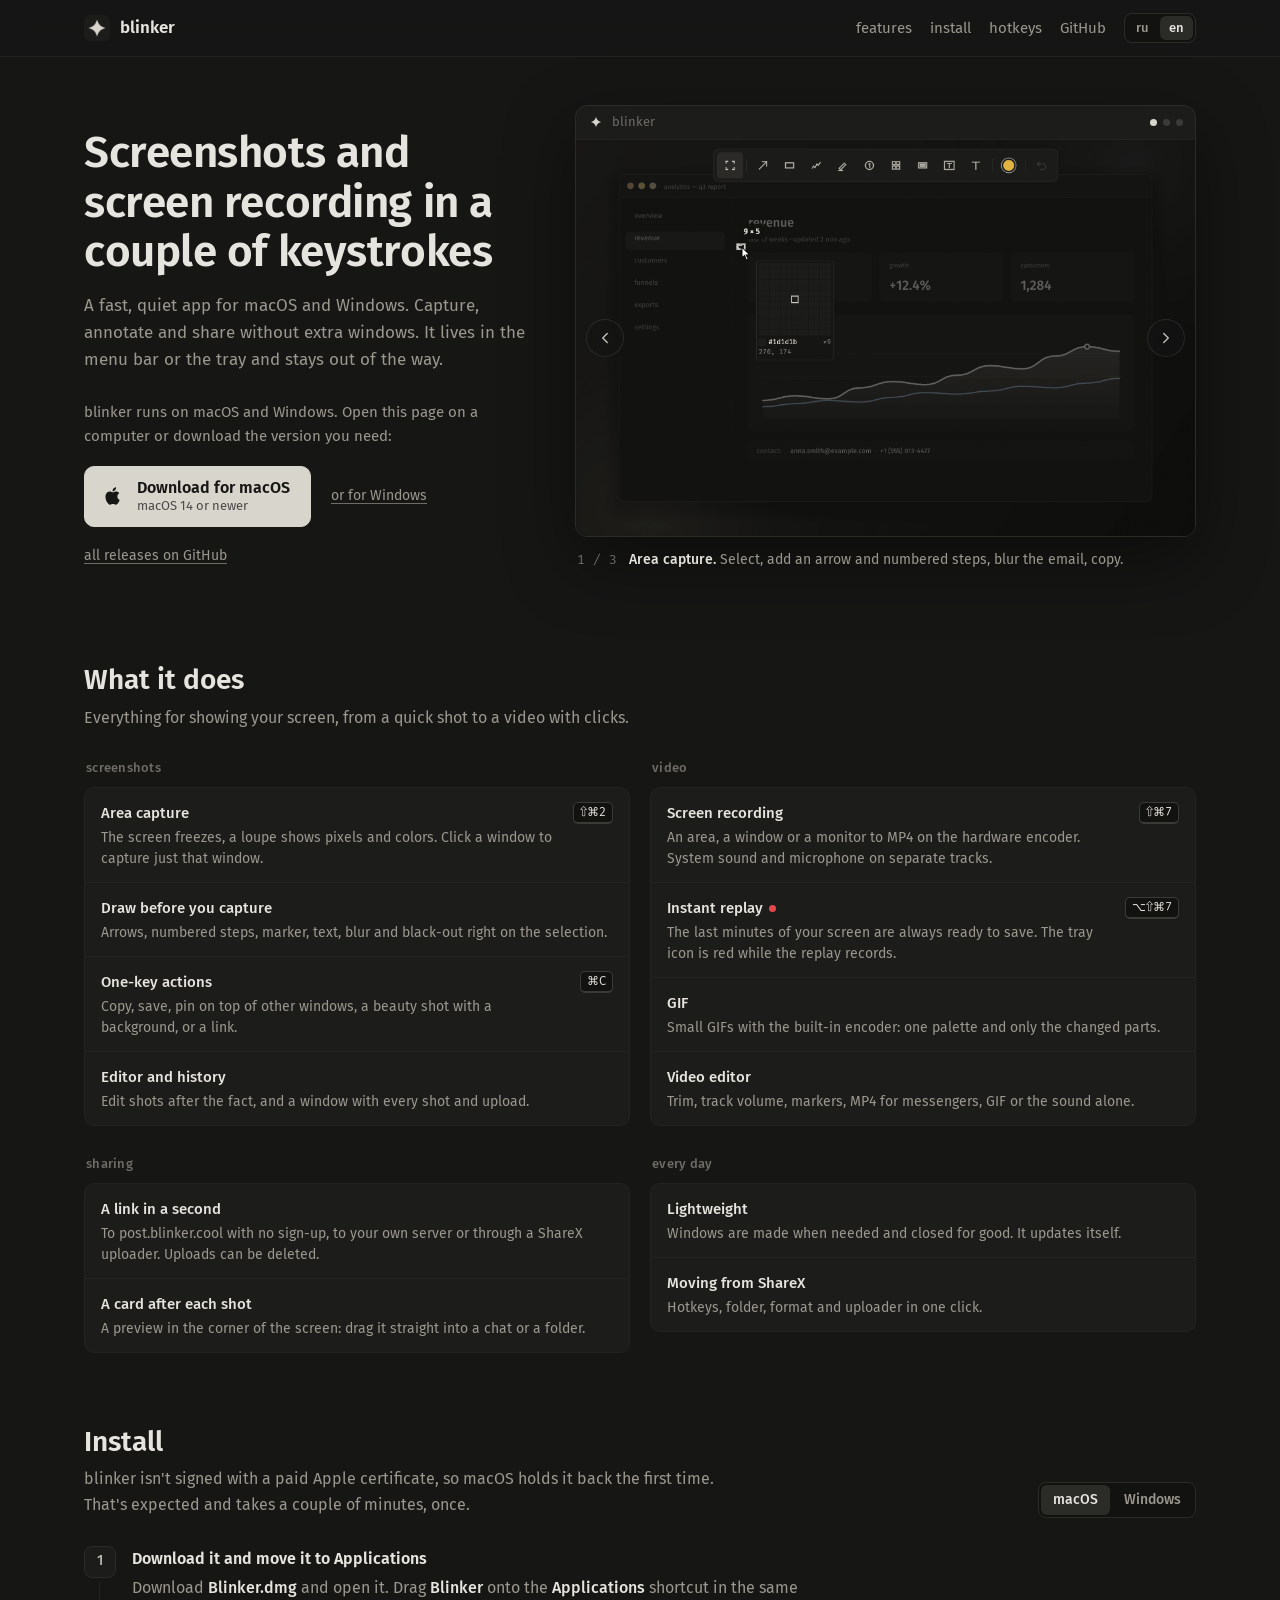
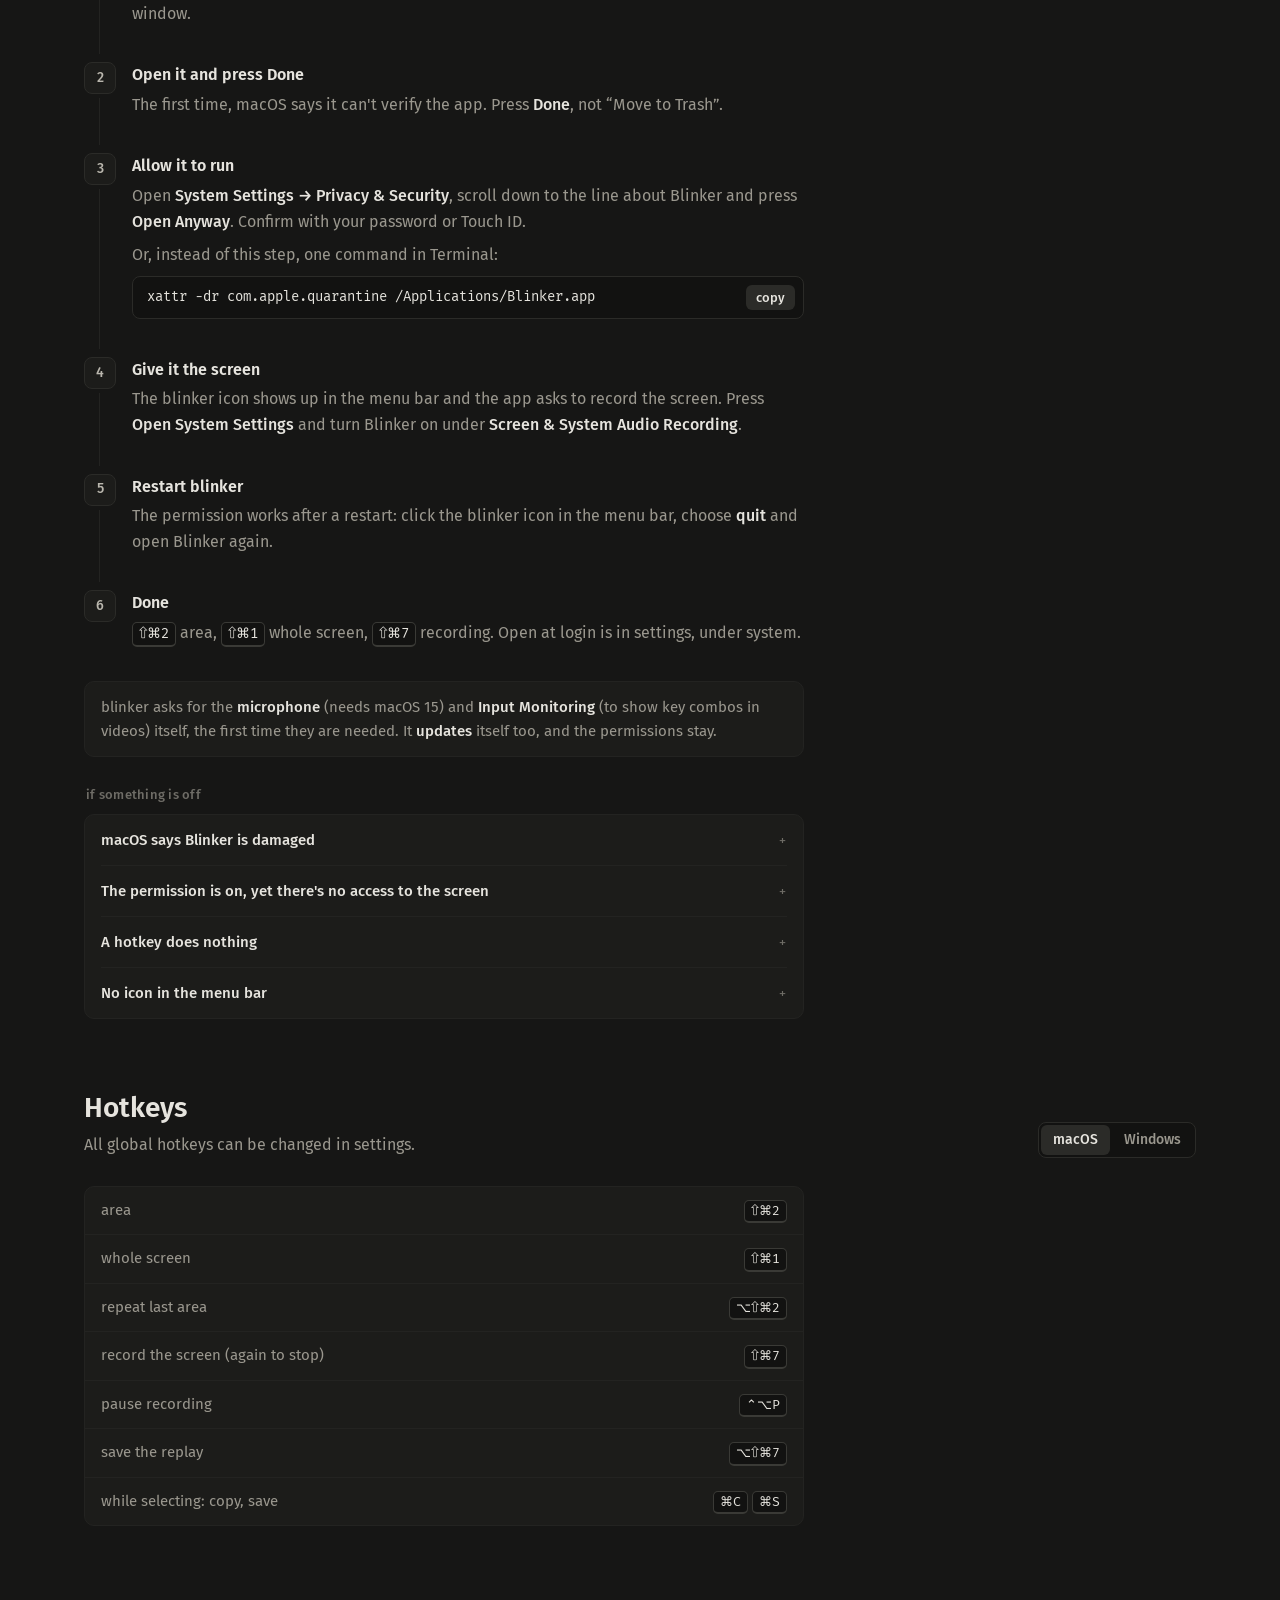
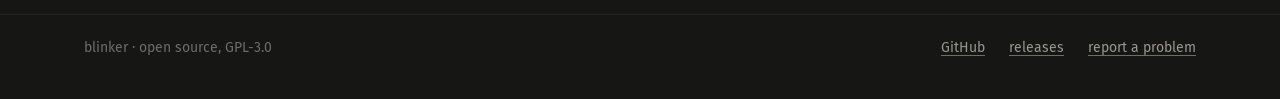
==== commit 2122221e: "site: the animations' addresses carry the commit Cloudflare kept serving last week's replay animatio" ====
--- a/site/index.html
+++ b/site/index.html
@@ -249,7 +249,7 @@
           </div>
         </div>
         <div class="screen" id="screen">
-          <img id="demo-img" src="assets/demo-ru.gif" alt="" width="1000" height="640">
+          <img id="demo-img" src="assets/demo-ru.gif?v=__V__" alt="" width="1000" height="640">
           <button type="button" class="arrow prev" data-step="-1" aria-label="←"><svg viewBox="0 0 24 24" fill="none" stroke="currentColor" stroke-width="2" stroke-linecap="round" stroke-linejoin="round"><path d="M15 6l-6 6 6 6"/></svg></button>
           <button type="button" class="arrow next" data-step="1" aria-label="→"><svg viewBox="0 0 24 24" fill="none" stroke="currentColor" stroke-width="2" stroke-linecap="round" stroke-linejoin="round"><path d="M9 6l6 6-6 6"/></svg></button>
         </div>
@@ -569,6 +569,9 @@
   T.ru = RU;
 
   var DEMOS = ["demo", "record", "replay"];
+  // the deploy puts the commit here: new animations get new addresses, so
+  // Cloudflare's week-long cache can't serve the old ones
+  var V = "__V__";
   var lang, os, demo = 0, release = null;
   function t(k) {
     return (T[lang] && T[lang][k]) || RU[k] || "";
@@ -623,7 +626,7 @@
     });
     document.getElementById("count").textContent = demo + 1 + " / " + DEMOS.length;
     var img = document.getElementById("demo-img");
-    var src = "assets/" + DEMOS[demo] + "-" + lang + ".gif";
+    var src = "assets/" + DEMOS[demo] + "-" + lang + ".gif?v=" + V;
     if (img.getAttribute("src") !== src) img.setAttribute("src", src);
     document.title = lang === "ru" ? "blinker · скриншоты и запись экрана" : "blinker · screenshots and screen recording";
 
@@ -692,7 +695,7 @@
 
   // the other demos load once the page is up, so a tab switches at once
   window.addEventListener("load", function () {
-    DEMOS.slice(1).forEach(function (d) { new Image().src = "assets/" + d + "-" + lang + ".gif"; });
+    DEMOS.slice(1).forEach(function (d) { new Image().src = "assets/" + d + "-" + lang + ".gif?v=" + V; });
   });
 
   // what's released: the site's own version.json (written by every release),
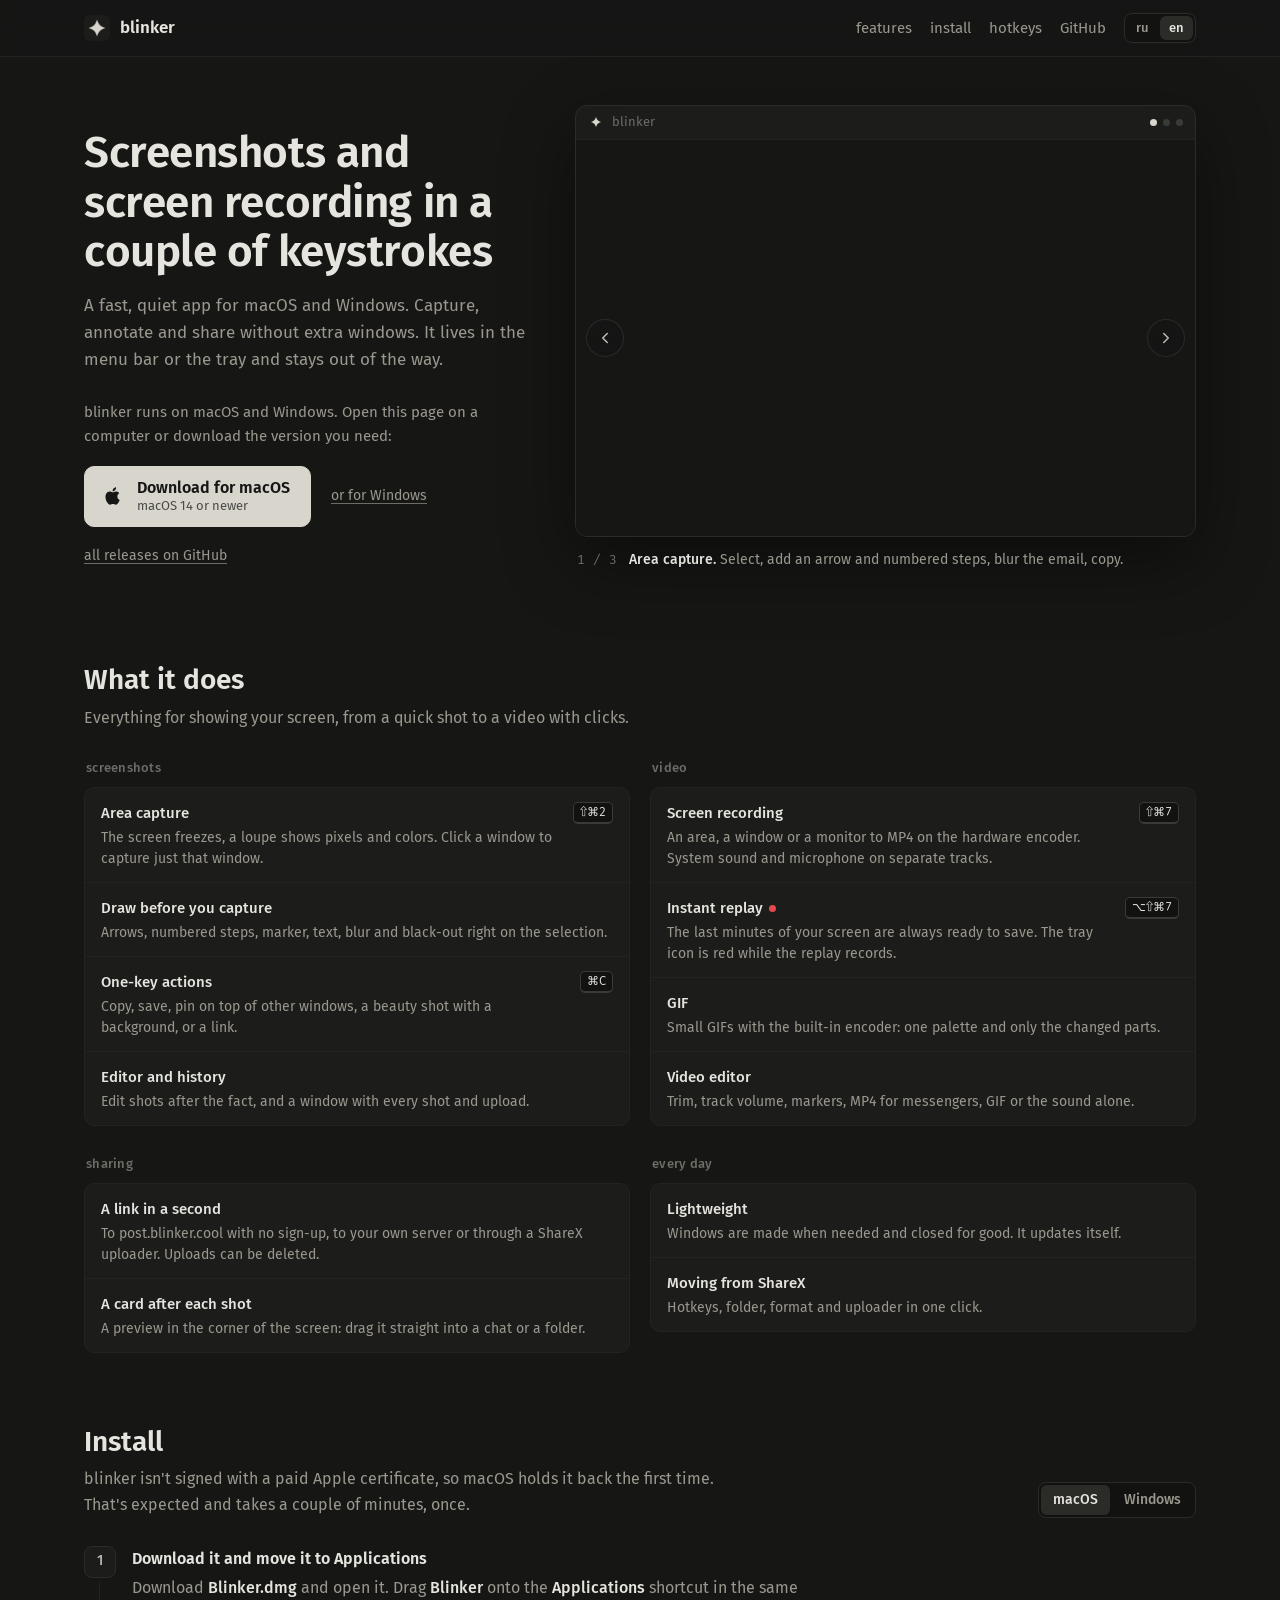
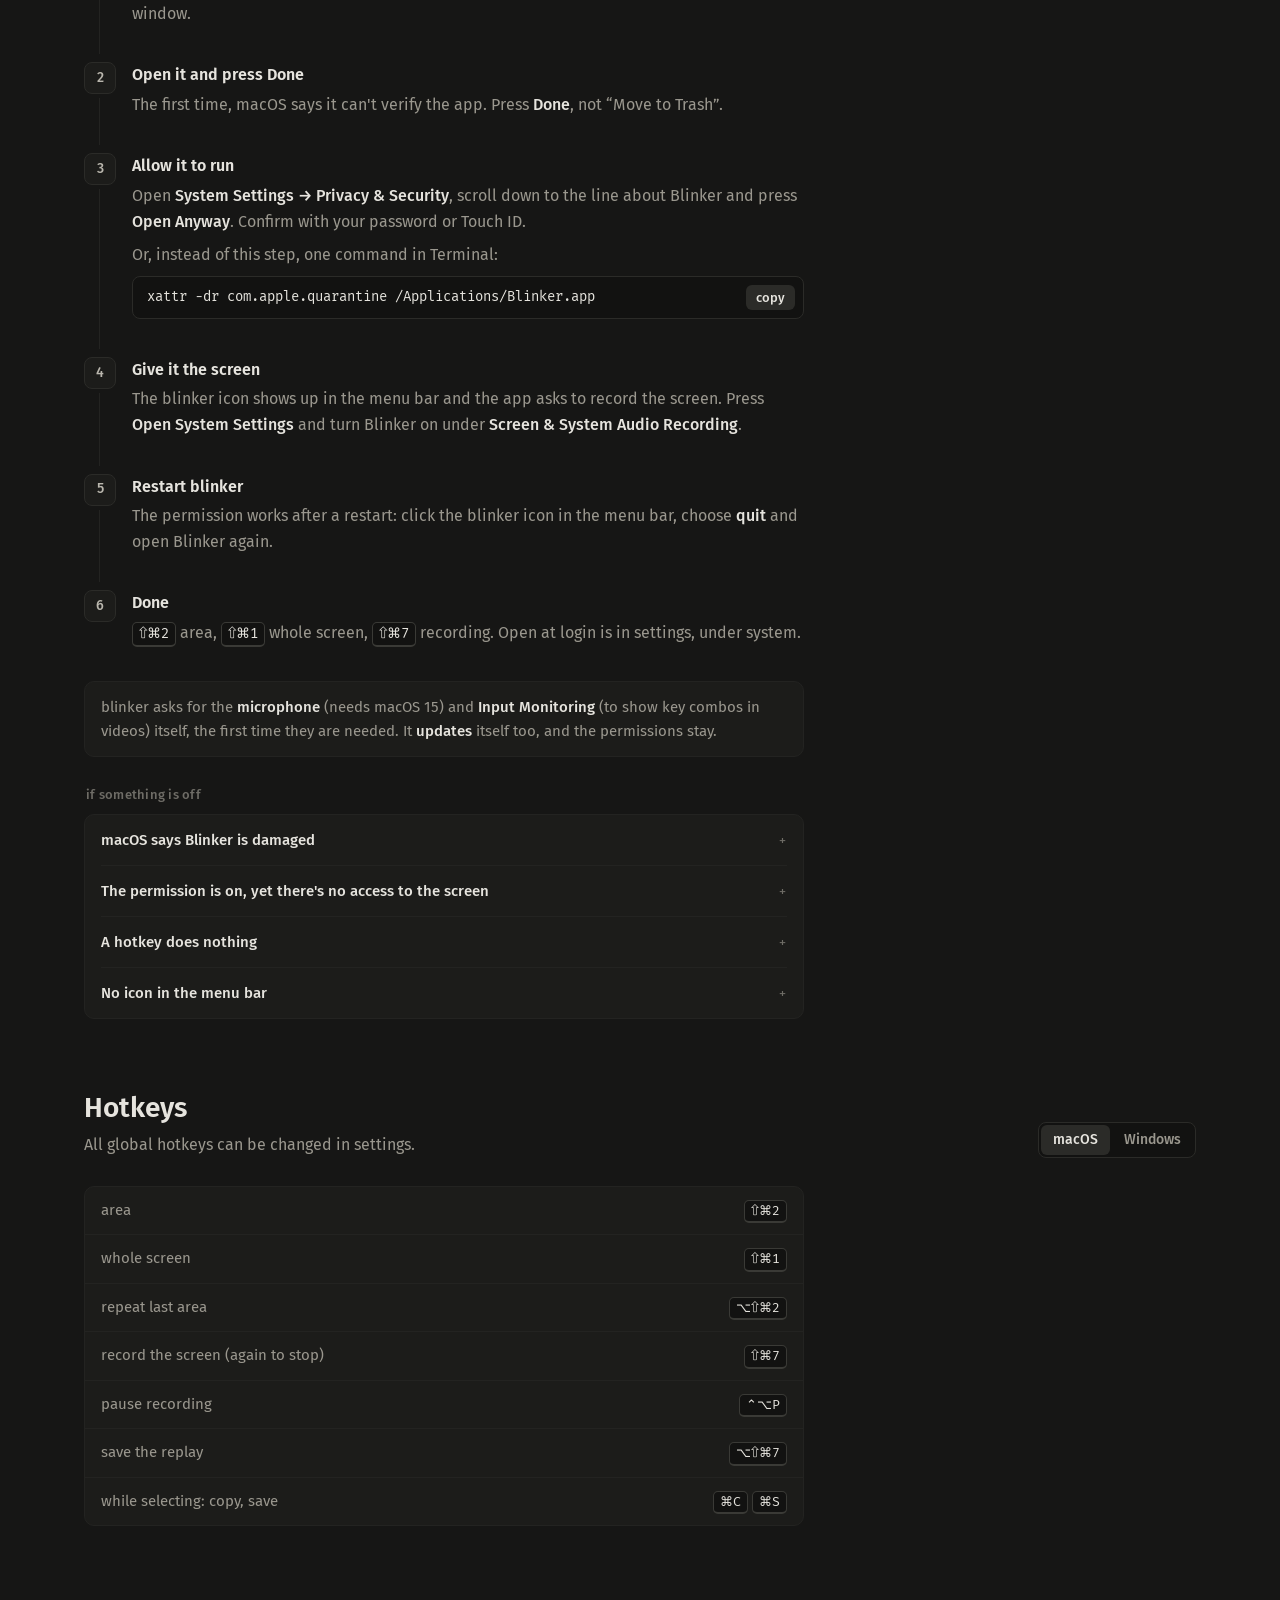
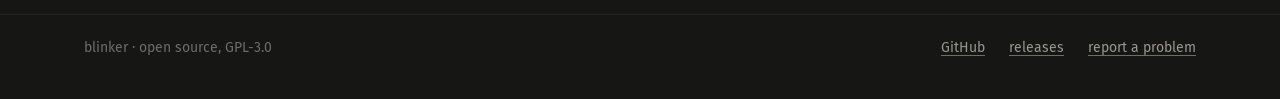
==== commit b9747c1a: "site: 60 fps videos per system; record bar plates fixed - the site plays MP4s at 60 fps instead of 3" ====
--- a/site/index.html
+++ b/site/index.html
@@ -113,7 +113,7 @@
 .dots button { width: 7px; height: 7px; padding: 0; border: 0; border-radius: 50%; background: var(--line-hi); cursor: pointer; }
 .dots button[aria-pressed="true"] { background: var(--accent); }
 .screen { position: relative; background: var(--canvas); touch-action: pan-y; }
-.screen img { display: block; width: 100%; height: auto; aspect-ratio: 1000 / 640; }
+.screen video { display: block; width: 100%; height: auto; aspect-ratio: 1000 / 640; background: #161615; }
 .arrow {
   position: absolute; top: 50%; width: 38px; height: 38px; margin-top: -19px; display: grid; place-items: center;
   border: 1px solid rgba(255, 255, 255, .12); border-radius: 50%; cursor: pointer; color: var(--text);
@@ -249,7 +249,7 @@
           </div>
         </div>
         <div class="screen" id="screen">
-          <img id="demo-img" src="assets/demo-ru.gif?v=__V__" alt="" width="1000" height="640">
+          <video id="demo-img" src="assets/demo-ru.mp4?v=__V__" width="1000" height="640" autoplay muted loop playsinline preload="auto"></video>
           <button type="button" class="arrow prev" data-step="-1" aria-label="←"><svg viewBox="0 0 24 24" fill="none" stroke="currentColor" stroke-width="2" stroke-linecap="round" stroke-linejoin="round"><path d="M15 6l-6 6 6 6"/></svg></button>
           <button type="button" class="arrow next" data-step="1" aria-label="→"><svg viewBox="0 0 24 24" fill="none" stroke="currentColor" stroke-width="2" stroke-linecap="round" stroke-linejoin="round"><path d="M9 6l6 6-6 6"/></svg></button>
         </div>
@@ -572,6 +572,13 @@
   // the deploy puts the commit here: new animations get new addresses, so
   // Cloudflare's week-long cache can't serve the old ones
   var V = "__V__";
+  // Mac visitors see the Mac app (assets/*-mac.mp4) while it's there
+  var noMacDemos = false;
+  // a 60 fps video of the demo (scripts/demos.sh records them)
+  function demoSrc(d) {
+    var mac = os === "mac" && !noMacDemos;
+    return "assets/" + DEMOS[d] + "-" + lang + (mac ? "-mac" : "") + ".mp4?v=" + V;
+  }
   var lang, os, demo = 0, release = null;
   function t(k) {
     return (T[lang] && T[lang][k]) || RU[k] || "";
@@ -625,9 +632,13 @@
       el.hidden = +el.getAttribute("data-cap") !== demo;
     });
     document.getElementById("count").textContent = demo + 1 + " / " + DEMOS.length;
-    var img = document.getElementById("demo-img");
-    var src = "assets/" + DEMOS[demo] + "-" + lang + ".gif?v=" + V;
-    if (img.getAttribute("src") !== src) img.setAttribute("src", src);
+    var video = document.getElementById("demo-img");
+    var src = demoSrc(demo);
+    if (video.getAttribute("src") !== src) {
+      video.setAttribute("src", src);
+      var playing = video.play();
+      if (playing && playing.catch) playing.catch(function () {});
+    }
     document.title = lang === "ru" ? "blinker · скриншоты и запись экрана" : "blinker · screenshots and screen recording";
 
     var dl = document.getElementById("dl-main");
@@ -687,6 +698,14 @@
     if (Math.abs(dx) > 40) step(dx < 0 ? 1 : -1);
   });
 
+  // no Mac videos (yet): the Windows ones
+  document.getElementById("demo-img").addEventListener("error", function () {
+    if (!noMacDemos && /-mac\.mp4/.test(this.getAttribute("src") || "")) {
+      noMacDemos = true;
+      render();
+    }
+  });
+
   lang = pickLang();
   var found = detectOS();
   os = found || "mac";
@@ -695,7 +714,13 @@
 
   // the other demos load once the page is up, so a tab switches at once
   window.addEventListener("load", function () {
-    DEMOS.slice(1).forEach(function (d) { new Image().src = "assets/" + d + "-" + lang + ".gif?v=" + V; });
+    DEMOS.forEach(function (_, d) {
+      if (d === demo) return;
+      var l = document.createElement("link");
+      l.rel = "prefetch";
+      l.href = demoSrc(d);
+      document.head.appendChild(l);
+    });
   });
 
   // what's released: the site's own version.json (written by every release),
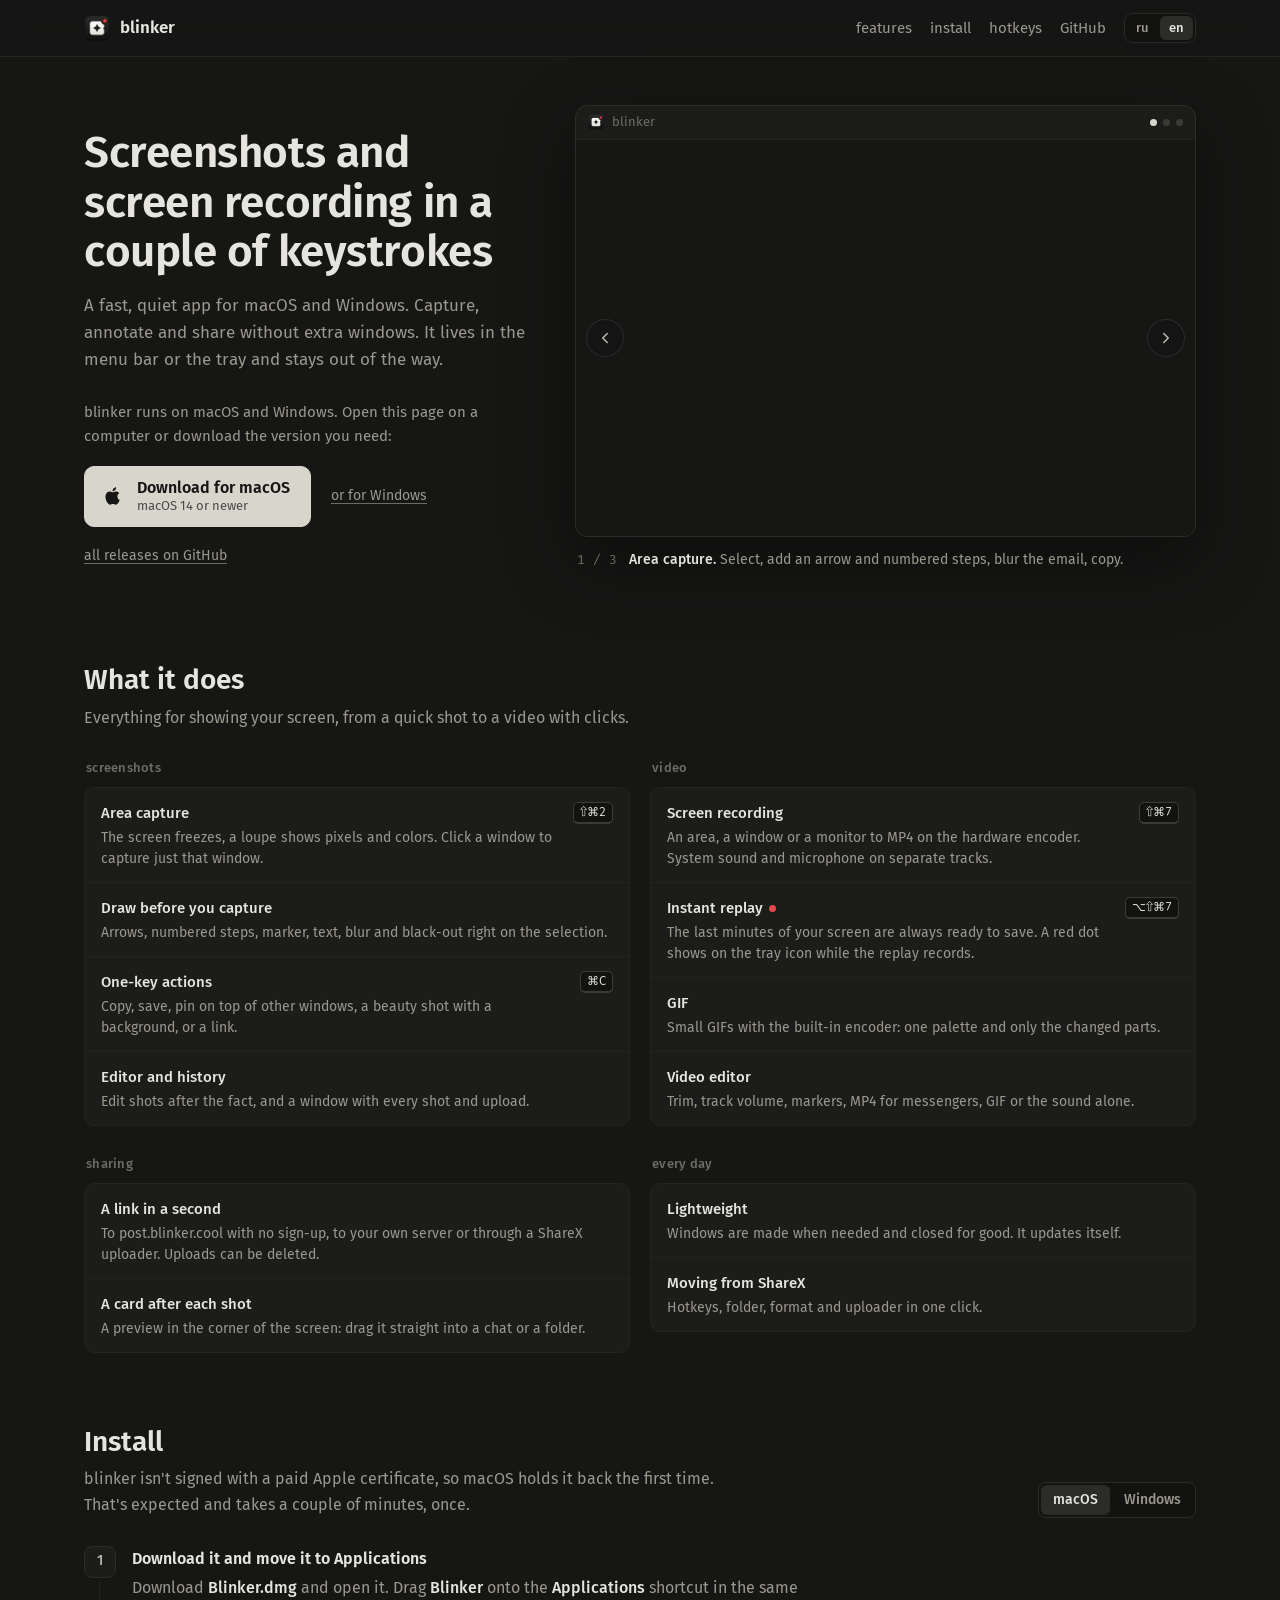
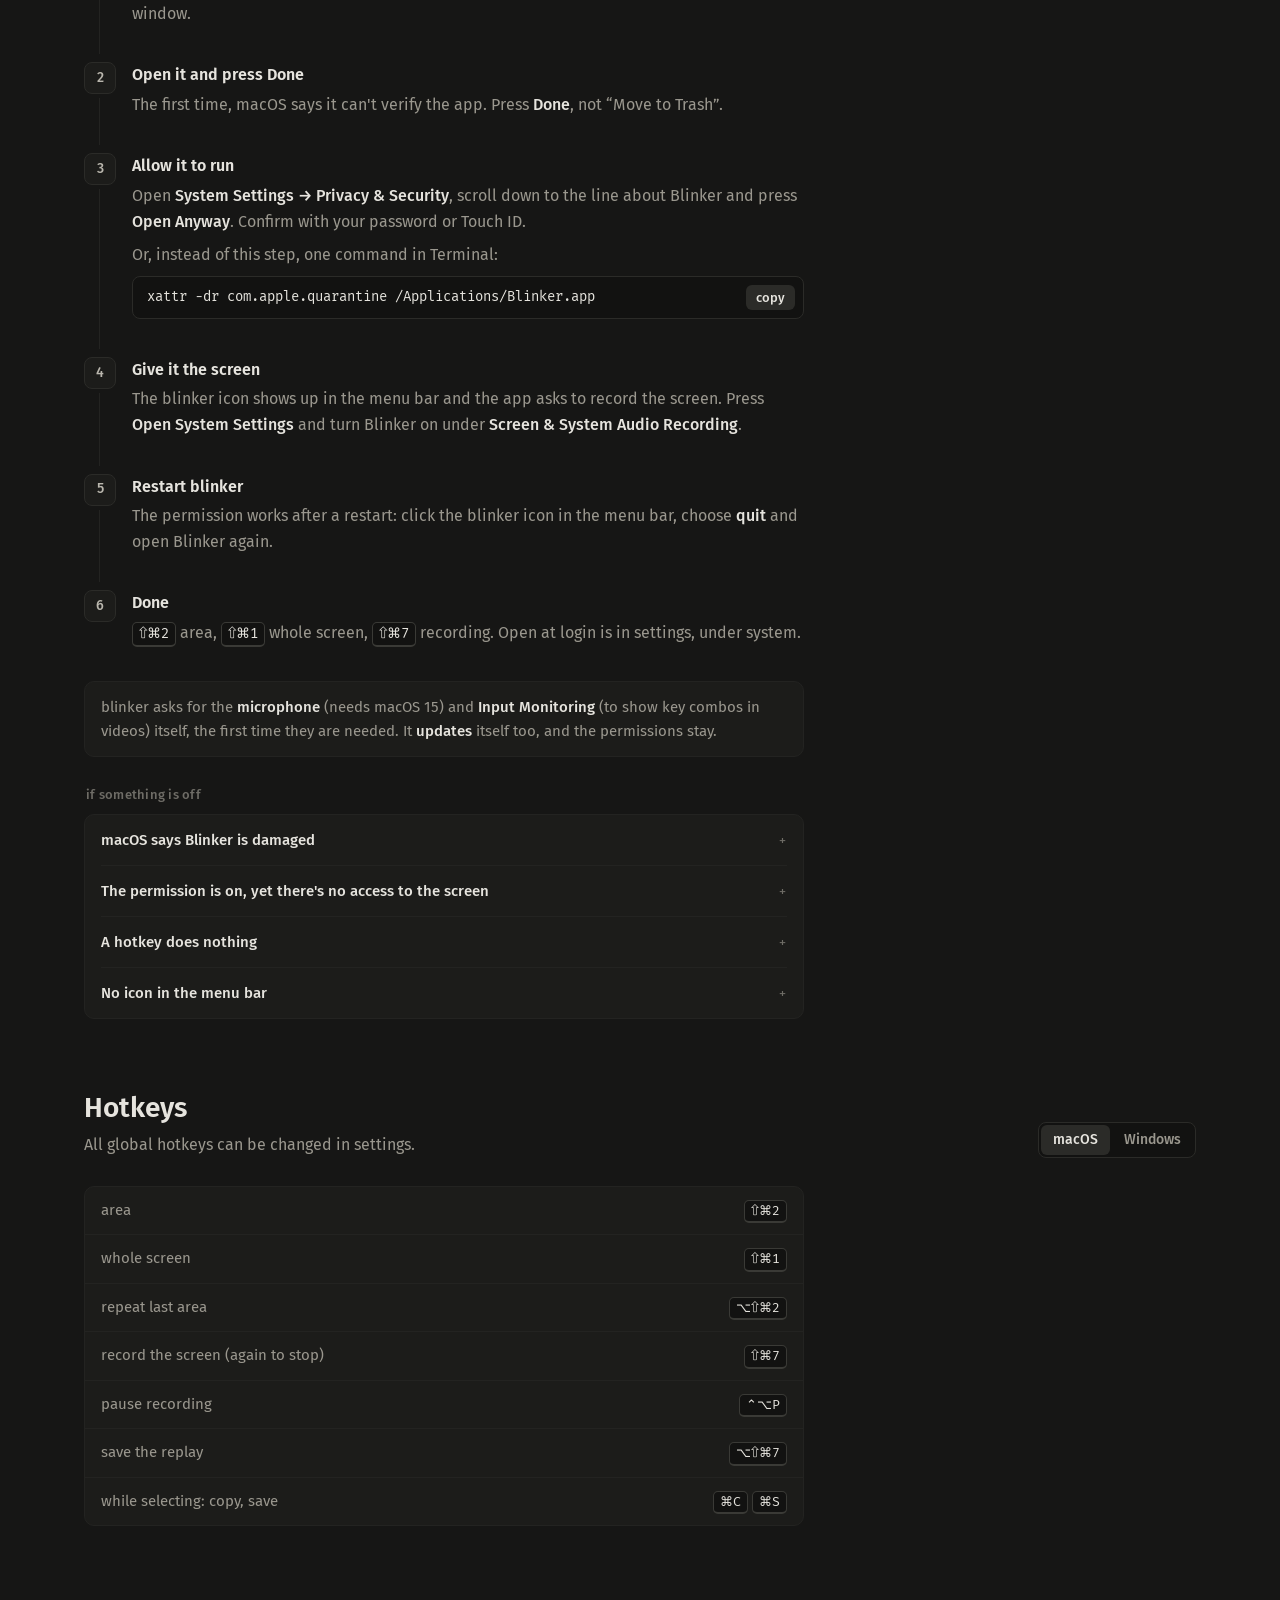
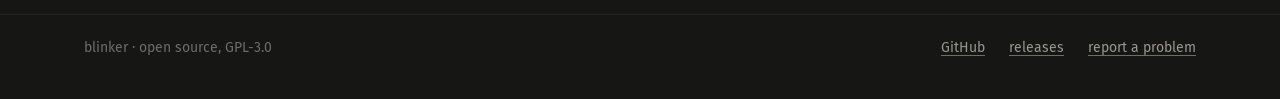
==== commit 4d585498: "blinker 0.4.1: video editor, PaddleOCR text, QR codes, tray menu builder, new logo - video editor: a" ====
--- a/site/index.html
+++ b/site/index.html
@@ -281,7 +281,7 @@
           <h3 data-t="g_video">видео</h3>
           <div class="rows">
             <div class="row"><div><b data-t="f5_h">Запись экрана</b><span data-t="f5">Область, окно или монитор в MP4 на аппаратном кодировщике. Звук системы и микрофон на отдельных дорожках.</span></div><kbd class="only-mac">⇧⌘7</kbd><kbd class="only-win">Ctrl+Shift+PrtSc</kbd></div>
-            <div class="row"><div><b><span data-t="f6_h">Повтор</span><i class="dot" aria-hidden="true"></i></b><span data-t="f6">Последние минуты экрана всегда готовы к сохранению. Пока повтор пишется, значок в трее красный.</span></div><kbd class="only-mac">⌥⇧⌘7</kbd><kbd class="only-win">Ctrl+Alt+PrtSc</kbd></div>
+            <div class="row"><div><b><span data-t="f6_h">Повтор</span><i class="dot" aria-hidden="true"></i></b><span data-t="f6">Последние минуты экрана всегда готовы к сохранению. Пока повтор пишется, на значке в трее красная точка.</span></div><kbd class="only-mac">⌥⇧⌘7</kbd><kbd class="only-win">Ctrl+Alt+PrtSc</kbd></div>
             <div class="row"><div><b data-t="f7_h">GIF</b><span data-t="f7">Лёгкие гифки встроенным кодировщиком: одна палитра и только изменившиеся участки.</span></div></div>
             <div class="row"><div><b data-t="f8_h">Редактор видео</b><span data-t="f8">Обрезка, громкость дорожек, метки, MP4 для мессенджеров, GIF или только звук.</span></div></div>
           </div>
@@ -489,7 +489,7 @@
       f5_h: "Screen recording",
       f5: "An area, a window or a monitor to MP4 on the hardware encoder. System sound and microphone on separate tracks.",
       f6_h: "Instant replay",
-      f6: "The last minutes of your screen are always ready to save. The tray icon is red while the replay records.",
+      f6: "The last minutes of your screen are always ready to save. A red dot shows on the tray icon while the replay records.",
       f7_h: "GIF",
       f7: "Small GIFs with the built-in encoder: one palette and only the changed parts.",
       f8_h: "Video editor",
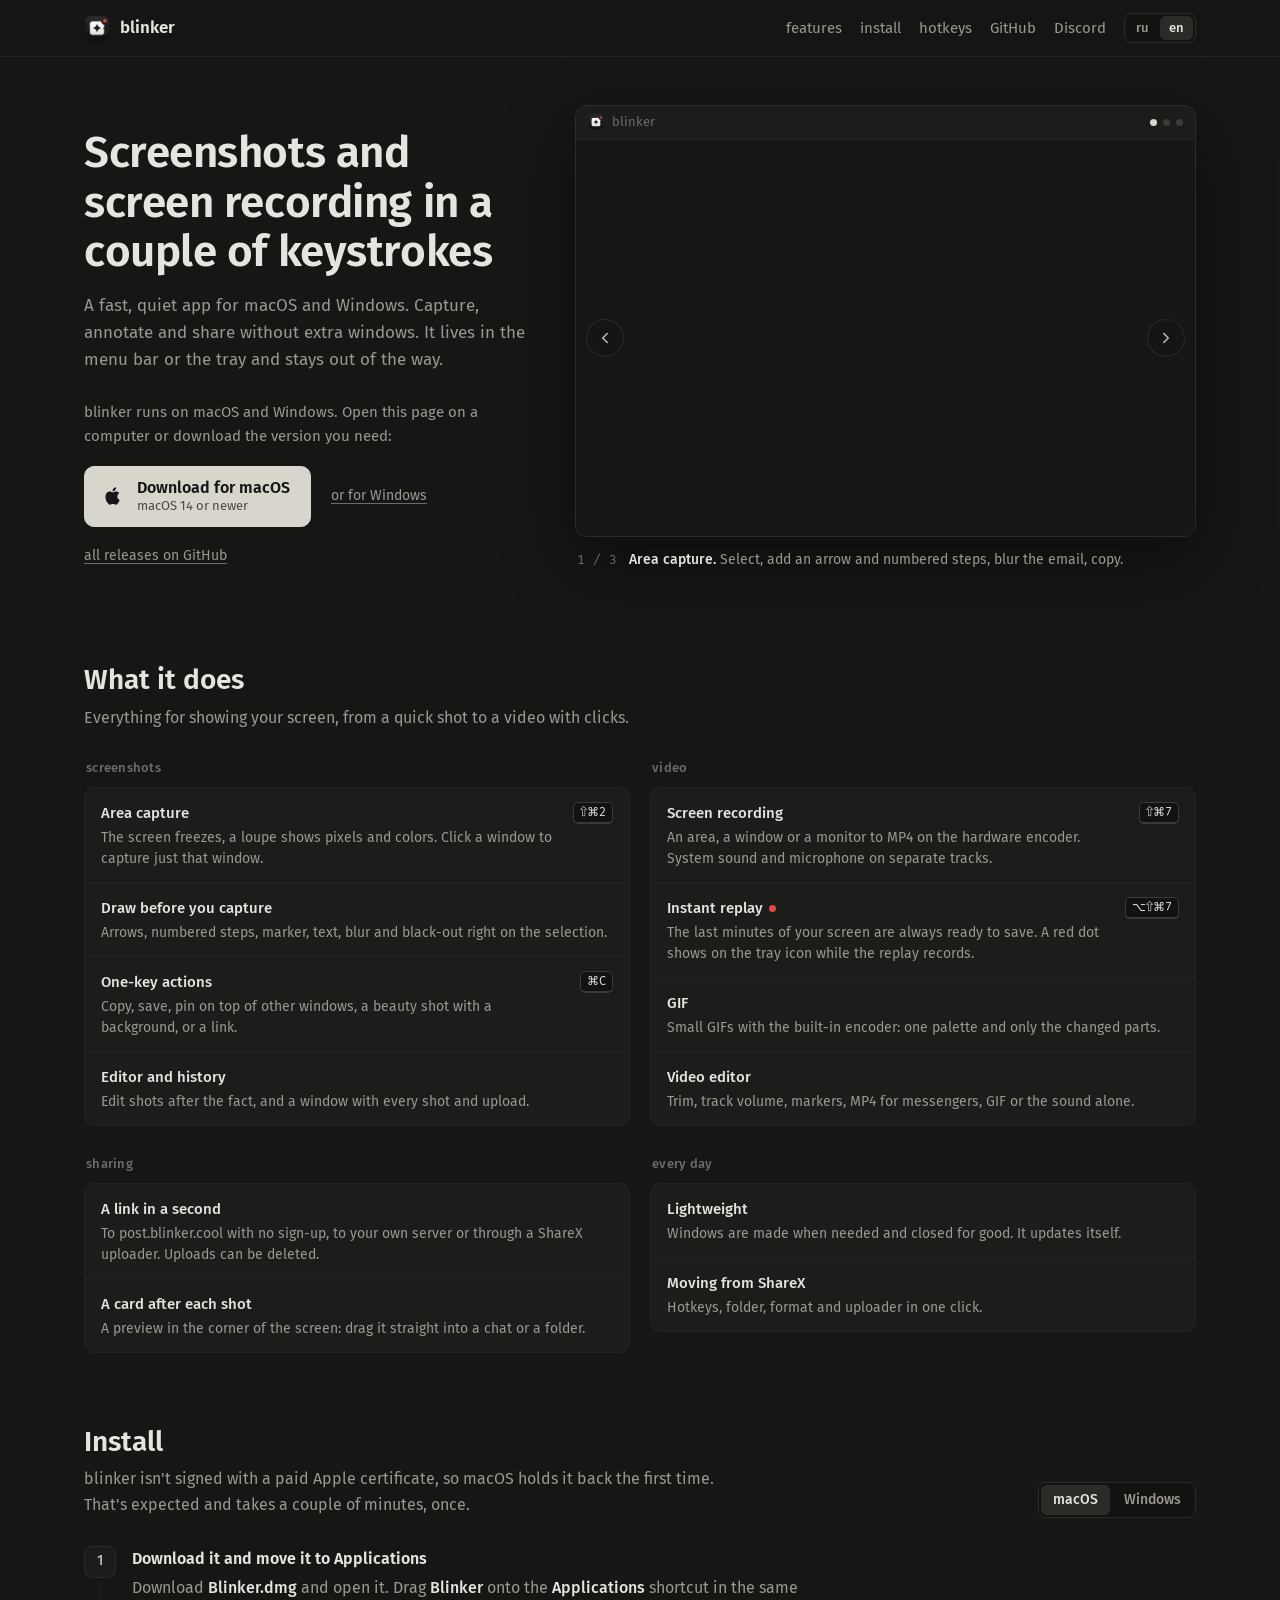
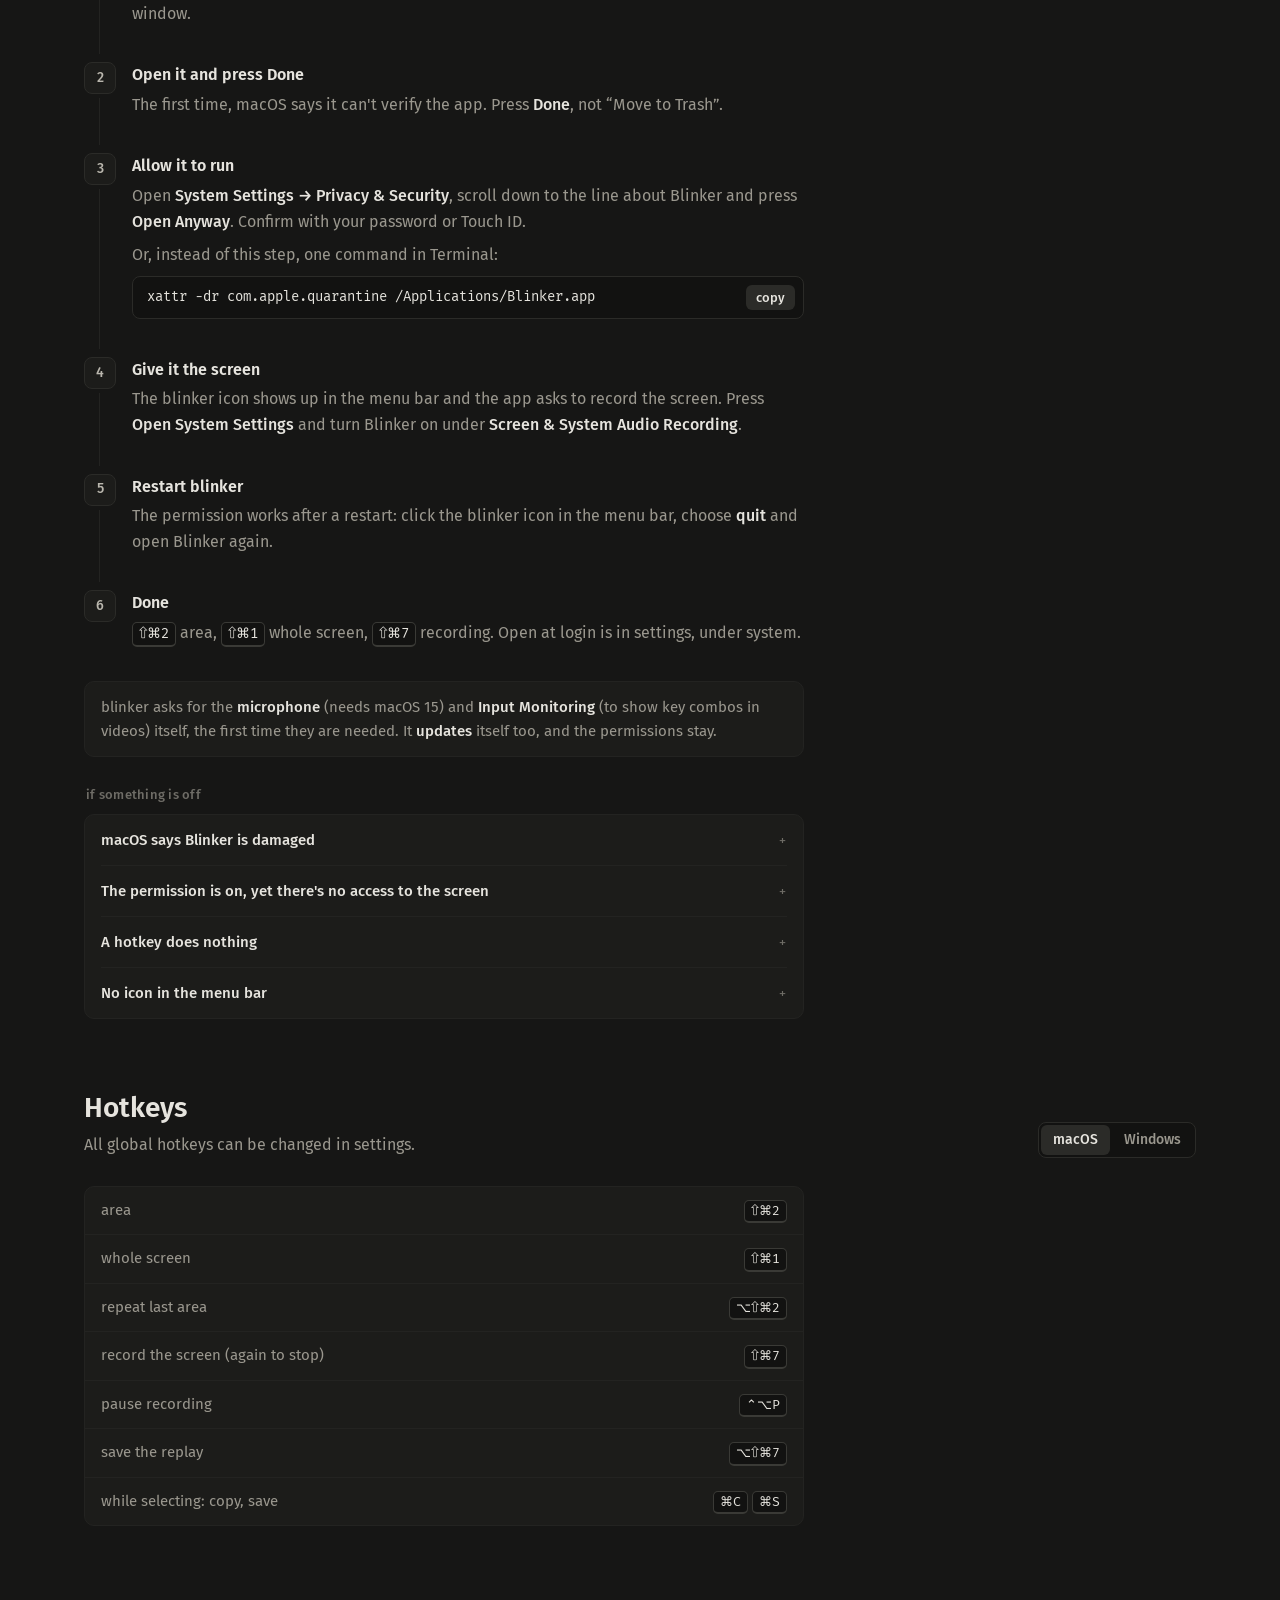
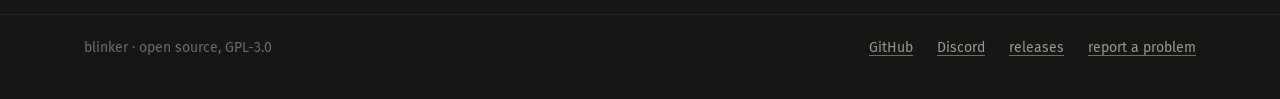
==== commit 483d065a: "site: a Discord link in the header and footer Co-Authored-By: Claude Opus 5.5 <noreply@anthropic.com" ====
--- a/site/index.html
+++ b/site/index.html
@@ -210,6 +210,7 @@
       <a class="hide-sm" href="#install" data-t="nav_install">установка</a>
       <a class="hide-sm" href="#keys" data-t="nav_keys">клавиши</a>
       <a href="https://github.com/justkiddingxd/blinker">GitHub</a>
+      <a href="https://discord.gg/Dy4pUDEV8x">Discord</a>
       <div class="seg small" role="group" aria-label="language">
         <button type="button" data-lang="ru" aria-pressed="true">ru</button>
         <button type="button" data-lang="en" aria-pressed="false">en</button>
@@ -439,6 +440,7 @@
   <div class="wrap">
     <span class="grow">blinker · <span data-t="license">открытый код, GPL-3.0</span></span>
     <a href="https://github.com/justkiddingxd/blinker">GitHub</a>
+    <a href="https://discord.gg/Dy4pUDEV8x">Discord</a>
     <a href="https://github.com/justkiddingxd/blinker/releases" data-t="releases">релизы</a>
     <a href="https://github.com/justkiddingxd/blinker/issues" data-t="issues">сообщить о проблеме</a>
   </div>
